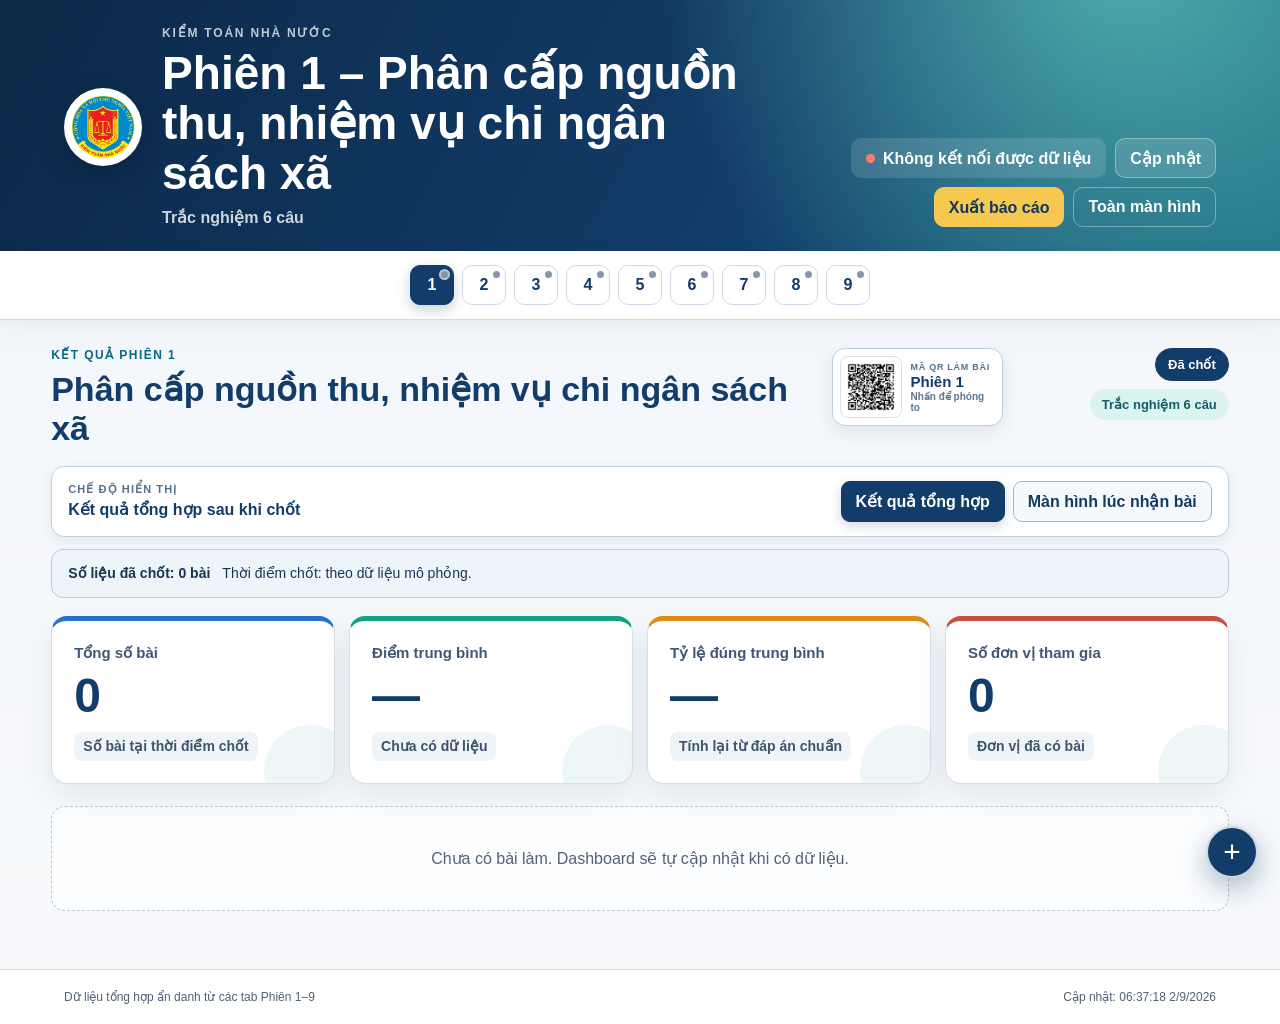
==== index.html @ a35d80be "Hide account details from quick controls" ====
<!doctype html>
<html lang="vi">
<head>
  <meta charset="UTF-8">
  <meta name="viewport" content="width=device-width, initial-scale=1.0">
  <meta name="theme-color" content="#123c69">
  <title>Dashboard kết quả 09 phiên tập huấn</title>
  <link rel="stylesheet" href="styles.css?v=20260903-2">
</head>
<body>
  <header class="hero">
    <div class="hero-brand">
      <img class="brand-logo" src="assets/logo-kiem-toan-nha-nuoc.jpg" alt="Logo Kiểm toán nhà nước">
      <div>
        <p class="eyebrow">KIỂM TOÁN NHÀ NƯỚC</p>
        <h1 id="session-title">Kết quả 09 phiên tập huấn</h1>
        <p id="session-subtitle" class="subtitle">Mỗi phiên được tổng hợp độc lập</p>
      </div>
    </div>
    <div class="hero-actions">
      <span id="data-status" class="status status-loading">Đang tải dữ liệu…</span>
      <button id="refresh-button" class="button" type="button">Cập nhật</button>
      <button id="export-button" class="button button-export" type="button">Xuất báo cáo</button>
      <a id="admin-button" class="button button-admin" target="_blank" rel="noopener" hidden>Quản trị phiên</a>
      <button id="fullscreen-button" class="button button-secondary" type="button">Toàn màn hình</button>
    </div>
  </header>

  <nav id="session-nav" class="session-nav" aria-label="Chọn phiên"></nav>

  <main id="dashboard" class="dashboard" aria-live="polite">
    <section class="loading-panel">
      <div class="spinner"></div>
      <p>Đang tổng hợp kết quả…</p>
    </section>
  </main>

  <dialog id="qr-dialog" class="qr-dialog" aria-labelledby="qr-dialog-title">
    <button id="qr-dialog-close" class="dialog-close" type="button" aria-label="Đóng mã QR">×</button>
    <p id="qr-dialog-kicker">MÃ QR LÀM BÀI</p>
    <h2 id="qr-dialog-title">Phiên 1</h2>
    <img id="qr-dialog-image" alt="Mã QR làm bài">
    <p class="qr-dialog-note">Quét mã để mở biểu mẫu của phiên này</p>
  </dialog>

  <aside id="session-control" class="session-control" hidden>
    <button id="control-fab" class="control-fab" type="button" aria-expanded="false" aria-controls="control-panel" aria-label="Mở điều khiển phiên">+</button>
    <section id="control-panel" class="control-panel" hidden>
      <div class="control-panel-head">
        <div><span>ĐIỀU KHIỂN NHANH</span><strong id="control-session-label">Phiên 1</strong></div>
        <button id="control-panel-close" type="button" aria-label="Đóng điều khiển">×</button>
      </div>
      <iframe id="control-frame" title="Chốt hoặc mở lại phiên" loading="lazy"></iframe>
    </section>
  </aside>

  <footer>
    <span>Dữ liệu tổng hợp ẩn danh từ các tab Phiên 1–9</span>
    <span id="updated-at"></span>
  </footer>

  <script src="config.js"></script>
  <script src="app.js?v=20260903-2"></script>
</body>
</html>
---- styles.css ----
:root {
  color-scheme: light;
  --navy: #123c69;
  --blue: #1f6f8b;
  --cyan: #4aa3a2;
  --gold: #edae2f;
  --red: #d95d39;
  --green: #238b67;
  --ink: #172033;
  --muted: #526176;
  --line: #cfdae6;
  --paper: #fff;
  --wash: #f4f7fb;
  --shadow: 0 12px 30px rgba(18, 60, 105, .09);
}

* { box-sizing: border-box; }

body {
  min-width: 320px;
  margin: 0;
  color: var(--ink);
  background: linear-gradient(180deg, #e9f3f7 0, var(--wash) 390px, #f8fafc 100%);
  font-family: Inter, "Segoe UI", Arial, sans-serif;
}

button, input { font: inherit; }

.hero {
  display: flex;
  align-items: flex-end;
  justify-content: space-between;
  gap: 26px;
  min-height: 164px;
  padding: 26px clamp(20px, 5vw, 72px) 24px;
  color: #fff;
  background:
    radial-gradient(circle at 88% -20%, rgba(96, 196, 190, .8), transparent 40%),
    linear-gradient(118deg, #0b2948, var(--navy) 58%, #17667e);
}

.hero-brand {
  display: flex;
  align-items: center;
  gap: 20px;
  min-width: 0;
}

.brand-logo {
  width: 78px;
  height: 78px;
  flex: 0 0 78px;
  padding: 5px;
  border: 2px solid rgba(255,255,255,.7);
  border-radius: 50%;
  object-fit: contain;
  background: #fff;
  box-shadow: 0 10px 28px rgba(0,0,0,.2);
}

.eyebrow {
  margin: 0 0 9px;
  font-size: 12px;
  font-weight: 800;
  letter-spacing: .15em;
  opacity: .74;
}

h1 {
  max-width: 920px;
  margin: 0;
  font-size: clamp(28px, 3.6vw, 47px);
  line-height: 1.08;
}

.subtitle { margin: 10px 0 0; color: rgba(255,255,255,.8); font-weight: 700; }
.hero-actions { display: flex; align-items: center; justify-content: flex-end; flex-wrap: wrap; gap: 9px; }

.button, .status {
  min-height: 40px;
  padding: 9px 14px;
  border: 1px solid rgba(255,255,255,.35);
  border-radius: 10px;
  color: #fff;
  background: rgba(255,255,255,.13);
  font-weight: 750;
}

.button { cursor: pointer; }
.button:hover { background: rgba(255,255,255,.23); }
.button-export { color: #10375f; border-color: #f5c85c; background: #f6c84f; text-decoration: none; }
.button-export:hover { background: #ffd66e; }
.button-admin { color: #fff; border-color: #ef8b6e; background: #c84f3c; text-decoration: none; }
.button-admin:hover { background: #e2634d; }
.button-secondary { background: transparent; }
.status { display: inline-flex; align-items: center; gap: 8px; border-color: transparent; }
.status::before { content: ""; width: 9px; height: 9px; border-radius: 50%; background: #fff; }
.status-live::before { background: #50d890; box-shadow: 0 0 0 4px rgba(80,216,144,.18); }
.status-demo::before { background: var(--gold); }
.status-error::before { background: #ff7b72; }

.session-nav {
  position: sticky;
  top: 0;
  z-index: 10;
  display: flex;
  justify-content: center;
  gap: 8px;
  padding: 14px clamp(16px, 4vw, 64px);
  overflow-x: auto;
  border-bottom: 1px solid var(--line);
  background: rgba(255,255,255,.96);
  box-shadow: 0 4px 16px rgba(18,60,105,.06);
  backdrop-filter: blur(12px);
}

.session-tab {
  width: 44px;
  min-width: 44px;
  height: 40px;
  border: 1px solid var(--line);
  border-radius: 10px;
  color: var(--navy);
  background: #fff;
  font-weight: 850;
  cursor: pointer;
}

.session-tab:hover { border-color: var(--cyan); background: #effafa; }
.session-tab.active { color: #fff; border-color: var(--navy); background: var(--navy); box-shadow: 0 5px 14px rgba(18,60,105,.22); }
.session-tab { position: relative; }
.tab-phase { position: absolute; top: 5px; right: 5px; width: 7px; height: 7px; border-radius: 50%; }
.tab-phase.live { background: #28a978; }
.tab-phase.closed { background: #8795a8; }
.session-tab.active .tab-phase { box-shadow: 0 0 0 2px rgba(255,255,255,.7); }

.dashboard { max-width: 1440px; min-height: 66vh; margin: 0 auto; padding: 28px clamp(16px, 4vw, 64px) 58px; }
.section-head { display: flex; align-items: flex-start; justify-content: space-between; gap: 18px; margin-bottom: 20px; }
.section-head h2 { margin: 0; color: var(--navy); font-size: clamp(23px, 3vw, 34px); }
.section-kicker, .panel-kicker { margin: 0 0 7px; color: #096887; font-size: 12px; font-weight: 900; letter-spacing: .12em; }
.section-tools { display: flex; align-items: flex-start; justify-content: flex-end; gap: 12px; }
.section-badges { display: flex; flex-wrap: wrap; justify-content: flex-end; gap: 8px; }
.session-qr { display: flex; align-items: center; gap: 9px; padding: 7px 10px 7px 7px; border: 1px solid #b9cfe2; border-radius: 13px; color: var(--navy); background: #fff; box-shadow: 0 6px 18px rgba(18,60,105,.09); cursor: zoom-in; text-align: left; }
.session-qr:hover { border-color: #2374c6; background: #f1f7fd; transform: translateY(-1px); }
.session-qr img { width: 62px; height: 62px; padding: 3px; border: 1px solid #d9e2eb; border-radius: 8px; background: #fff; image-rendering: crisp-edges; }
.session-qr span { display: grid; gap: 1px; }
.session-qr small { color: #55728d; font-size: 9px; font-weight: 900; letter-spacing: .08em; }
.session-qr strong { font-size: 15px; }
.session-qr em { color: #60768c; font-size: 10px; font-style: normal; font-weight: 700; }
.type-pill, .phase-pill { flex: 0 0 auto; padding: 8px 12px; border-radius: 999px; font-size: 13px; font-weight: 850; }
.type-pill { color: #155e63; background: #dcf4f1; }
.phase-live { color: #07543d; background: #d8f4e7; border: 1px solid #8ed2b5; }
.phase-closed { color: #fff; background: var(--navy); border: 1px solid var(--navy); }

.closed-view-switch { display: flex; align-items: center; justify-content: space-between; gap: 18px; margin: -2px 0 15px; padding: 14px 16px; border: 1px solid #bfd0e0; border-radius: 13px; background: #fff; box-shadow: 0 5px 16px rgba(18,60,105,.07); }
.view-switch-copy { display: grid; gap: 3px; color: var(--navy); }
.view-switch-copy span { color: #56708b; font-size: 11px; font-weight: 900; letter-spacing: .1em; }
.view-switch-copy strong { font-size: 16px; line-height: 1.35; }
.view-switch-buttons { display: flex; flex-wrap: wrap; justify-content: flex-end; gap: 8px; }
.view-switch-buttons button { padding: 10px 14px; border: 1px solid #9fb5c9; border-radius: 9px; color: #173b60; background: #f6f9fc; font-weight: 850; cursor: pointer; }
.view-switch-buttons button:hover { border-color: #2374c6; background: #edf5fc; }
.view-switch-buttons button.active { color: #fff; border-color: var(--navy); background: var(--navy); box-shadow: 0 4px 12px rgba(18,60,105,.2); }
.view-switch-buttons button.active.preview { border-color: #b87112; background: #c97b14; }

.phase-notice { display: flex; align-items: center; gap: 12px; margin: -3px 0 18px; padding: 13px 16px; border-radius: 12px; font-size: 14px; line-height: 1.45; }
.phase-notice strong { flex: 0 0 auto; }
.live-notice { color: #084f3b; border: 1px solid #9bd8bf; background: #e7f8f0; }
.closed-notice { color: #173452; border: 1px solid #b7cade; background: #edf4fa; }
.preview-notice { color: #563909; border: 1px solid #e5be73; background: #fff6df; }

.metrics { display: grid; gap: 14px; margin-bottom: 22px; }
.metrics-4 { grid-template-columns: repeat(4, minmax(0,1fr)); }
.metrics-3 { grid-template-columns: repeat(3, minmax(0,1fr)); }
.metrics-2 { grid-template-columns: repeat(2, minmax(0,1fr)); }

.metric, .panel, .response-card {
  border: 1px solid rgba(18,60,105,.16);
  border-radius: 16px;
  background: var(--paper);
  box-shadow: var(--shadow);
}

.metric { position: relative; min-height: 154px; padding: 22px; overflow: hidden; }
.metric:nth-child(1) { border-top: 5px solid #2374c6; }
.metric:nth-child(2) { border-top: 5px solid #16a085; }
.metric:nth-child(3) { border-top: 5px solid #e08a18; }
.metric:nth-child(4) { border-top: 5px solid #c84f3c; }
.metric::after { content: ""; position: absolute; right: -22px; bottom: -34px; width: 92px; height: 92px; border-radius: 50%; background: rgba(74,163,162,.09); }
.metric-label { display: block; color: #405775; font-size: 15px; font-weight: 800; line-height: 1.3; }
.metric-value { display: block; margin-top: 10px; color: var(--navy); font-size: clamp(36px, 3.8vw, 48px); line-height: 1; }
.metric-note {
  position: relative;
  z-index: 1;
  display: inline-flex;
  margin-top: 12px;
  padding: 5px 9px;
  border-radius: 8px;
  color: #3f536d;
  background: #eef4f8;
  font-size: 14px;
  font-weight: 650;
  line-height: 1.35;
}

.content-grid { display: grid; grid-template-columns: repeat(2, minmax(0,1fr)); gap: 18px; }
.panel { padding: 21px; }
.panel.full { grid-column: 1 / -1; }
.panel-primary { border-top: 4px solid var(--cyan); }
.panel:nth-child(2n) { border-top-color: #e08a18; }
.panel:nth-child(3n) { border-top-color: #2374c6; }
.panel-heading { display: flex; align-items: flex-start; justify-content: space-between; gap: 18px; margin-bottom: 18px; }
.panel-heading h3 { margin: 0; color: #0b3865; font-size: 21px; line-height: 1.3; }
.panel-heading > span { max-width: 440px; padding: 6px 10px; border-radius: 8px; color: #245b78; text-align: right; background: #e8f4f8; font-size: 13px; font-weight: 800; line-height: 1.45; }
.panel-heading-actions { align-items: center; }

.horizontal-chart { display: grid; gap: 14px; }
.horizontal-row { display: grid; grid-template-columns: 62px minmax(130px,1fr) 64px; align-items: center; gap: 12px; }
.axis-label { color: #0d3e6e; font-size: 14px; font-weight: 850; }
.axis-label.wide { width: auto; }
.position-chart .horizontal-row { grid-template-columns: minmax(190px,230px) minmax(160px,1fr) 64px; }
.horizontal-row > strong { color: #0a3967; text-align: right; font-size: 14px; font-weight: 850; }

.bar-track { height: 17px; overflow: hidden; border-radius: 999px; background: #dce6f0; }
.bar-fill { height: 100%; border-radius: inherit; background: linear-gradient(90deg, #146b8e, #35a9a6); transition: width .35s ease; }
.bar-fill.red { background: linear-gradient(90deg, #b9472b, var(--red)); }
.bar-fill.correct { background: linear-gradient(90deg, #16835b, #50b788); }

.column-chart { display: flex; align-items: flex-end; justify-content: space-around; gap: 8px; min-height: 270px; padding: 10px 4px 0; border-bottom: 2px solid #c5d3e1; }
.column-item { display: grid; grid-template-rows: 25px 190px 32px; align-items: end; justify-items: center; flex: 1; min-width: 42px; }
.column-value { color: #073966; font-size: 14px; font-weight: 900; }
.column-track { display: flex; align-items: flex-end; width: min(54px,75%); height: 185px; }
.column-fill { width: 100%; min-height: 0; border-radius: 8px 8px 0 0; background: linear-gradient(180deg, #ffc342, #e79508); transition: height .35s ease; }
.column-label { padding-top: 8px; color: #334b69; font-size: 13px; font-weight: 850; white-space: nowrap; }

.question-selector { display: flex; flex-wrap: wrap; gap: 7px; margin-bottom: 17px; }
.question-selector button { min-width: 68px; height: 40px; padding: 0 13px; border: 1px solid #c6d5e4; border-radius: 9px; color: #0c3b68; background: #fff; font-size: 14px; font-weight: 850; cursor: pointer; }
.question-selector button:hover { border-color: var(--cyan); background: #eef9f8; }
.question-selector button.active { color: #fff; border-color: var(--blue); background: var(--blue); }
.question-focus { padding: 16px 18px; border-left: 5px solid #279a9c; border-radius: 0 10px 10px 0; background: #edf6fa; }
.question-focus h3 { margin: 5px 0 0; color: #12243b; font-size: 18px; line-height: 1.55; }
.question-number { color: #086681; font-size: 12px; font-weight: 900; letter-spacing: .11em; }
.answer-bars { display: grid; gap: 11px; margin-top: 17px; }
.answer-row { padding: 15px 17px; border: 1px solid #cbd8e5; border-radius: 11px; background: #fff; }
.answer-row.answer-correct { border-color: #b8dfcf; background: #f0faf6; }
.answer-label { color: #18283d; font-size: 15px; font-weight: 600; line-height: 1.55; }
.answer-measure { display: grid; grid-template-columns: minmax(150px,1fr) 100px; align-items: center; gap: 12px; margin-top: 9px; }
.answer-measure strong { color: #073966; text-align: right; font-size: 14px; font-weight: 900; }
.correct-badge { display: inline-block; margin-left: 9px; padding: 4px 8px; border-radius: 999px; color: #07563d; background: #cceedd; font-size: 12px; font-weight: 850; white-space: nowrap; }

.live-question-list { display: grid; gap: 18px; }
.quiz-overview { display: grid; gap: 10px; }
.overview-legend { display: flex; flex-wrap: wrap; gap: 12px 18px; margin: -3px 0 15px; color: #3e5b77; font-size: 12px; font-weight: 800; }
.overview-legend span { display: inline-flex; align-items: center; gap: 6px; }
.overview-legend i { width: 11px; height: 11px; border-radius: 50%; }
.quiz-overview-item { overflow: hidden; border: 1px solid #bfd2e1; border-radius: 12px; background: #fff; }
.quiz-overview-item summary { display: grid; grid-template-columns: 70px minmax(0,1fr) 70px minmax(140px,220px) 22px; align-items: center; gap: 12px; padding: 14px 16px; color: #173654; cursor: pointer; list-style: none; }
.quiz-overview-item summary::-webkit-details-marker { display: none; }
.quiz-overview-item summary:hover { background: #f3faff; }
.overview-number { color: #fff; padding: 6px 8px; border-radius: 7px; text-align: center; background: #2374c6; font-size: 13px; font-weight: 900; }
.overview-title { min-width: 0; color: #173654; font-size: 15px; font-weight: 800; line-height: 1.45; overflow-wrap: anywhere; }
.overview-total { color: #174a7b; text-align: right; font-size: 14px; font-weight: 900; }
.overview-strip { display: flex; height: 18px; overflow: hidden; border-radius: 999px; background: #e7eef5; }
.overview-segment { display: block; min-width: 0; height: 100%; }
.segment-0 { background: #236bb5; }
.segment-1 { background: #159a9c; }
.segment-2 { background: #7666c5; }
.segment-3 { background: #d9952b; }
.overview-empty { flex: 1; }
.overview-chevron { color: #2374c6; font-size: 20px; font-weight: 900; text-align: center; }
.overview-detail { display: grid; gap: 8px; padding: 0 24px 18px 38px; border-top: 1px solid #e0e9f1; background: #f8fbfe; }
.expanded-question { display: grid; gap: 5px; padding: 14px 2px 8px; border-bottom: 2px solid #b9cfe3; color: #0f365e; }
.expanded-question span { color: #2374c6; font-size: 12px; font-weight: 900; letter-spacing: .08em; }
.expanded-question strong { font-size: 17px; line-height: 1.5; }
.overview-option { display: grid; grid-template-columns: 11px minmax(0,1fr) 155px; grid-template-rows: auto 6px; align-items: center; gap: 7px 10px; padding: 11px 14px; border-radius: 9px; color: #263f59; font-size: 15px; font-weight: 550; line-height: 1.45; }
.overview-option.option-0 { background: #eef6ff; }
.overview-option.option-1 { background: #edfafa; }
.overview-option.option-2 { background: #f3f1ff; }
.overview-option.option-3 { background: #fff8e9; }
.option-dot { width: 10px; height: 10px; border-radius: 50%; }
.overview-option-label { display: flex; align-items: center; gap: 10px; min-width: 0; }
.overview-option-label > span { min-width: 0; }
.option-letter { display: inline-flex; width: 28px; height: 28px; flex: 0 0 28px; align-items: center; justify-content: center; border-radius: 7px; color: #fff; background: #236bb5; font-size: 13px; }
.overview-option.option-1 .option-letter { background: #159a9c; }
.overview-option.option-2 .option-letter { background: #7666c5; }
.overview-option.option-3 .option-letter { background: #d9952b; }
.overview-option strong { color: #123f6b; text-align: right; font-size: 20px; line-height: 1.05; white-space: nowrap; }
.overview-option strong em { font-style: normal; font-size: 11px; font-weight: 800; }
.overview-option strong span { color: #123f6b; font-size: 19px; }
.overview-option-bar { grid-column: 2; height: 6px; overflow: hidden; border-radius: 999px; background: rgba(31,72,110,.14); }
.overview-option-bar i { display: block; height: 100%; border-radius: inherit; }

/* Màu theo loại phiên: phân nhóm thông tin, không biểu thị đúng/sai khi đang mở. */
.dashboard[data-kind="ordering"] .panel-primary { border-top-color: #7666c5; }
.dashboard[data-kind="ordering"] .sample-card { border-left: 4px solid #7666c5; background: #f5f2ff; }
.dashboard[data-kind="ordering"] .sample-card-heading > span { color: #4f3c9b; }
.dashboard[data-kind="open"] .panel-primary { border-top-color: #159a9c; }
.dashboard[data-kind="open"] .response-card { border-left: 4px solid #159a9c; }
.dashboard[data-kind="open"] .response-card summary { color: #075f63; background: #eafafa; font-weight: 850; }
.dashboard[data-kind="true_false"] .panel-primary { border-top-color: #d9952b; }
.dashboard[data-kind="true_false"] .tf-card:nth-child(odd) > span { background: #236bb5; }
.dashboard[data-kind="true_false"] .tf-card:nth-child(even) > span { background: #159a9c; }
.dashboard[data-kind="true_false"] .tf-card > div strong { font-size: 23px; }
.dashboard[data-kind="true_false"] .tf-card > div small { font-weight: 850; }
.live-question-card { padding: 18px; border: 1px solid #9cc9d9; border-left: 5px solid #2374c6; border-radius: 14px; background: #f5fbff; }
.live-question-title { display: grid; grid-template-columns: 74px 1fr; align-items: start; gap: 12px; margin-bottom: 14px; }
.live-question-title > span { padding: 7px 10px; border-radius: 8px; color: #fff; text-align: center; background: var(--navy); font-size: 14px; font-weight: 900; }
.live-question-title h3 { margin: 2px 0 0; color: #102d4d; font-size: 18px; line-height: 1.45; }
.live-option-grid { display: grid; grid-template-columns: repeat(4,minmax(0,1fr)); gap: 10px; }
.live-option { display: flex; flex-direction: column; min-height: 150px; padding: 13px; border: 1px solid #c4d7e6; border-top: 3px solid #4aa3a2; border-radius: 11px; background: #fff; }
.live-option p { flex: 1; margin: 0 0 12px; color: #1c3048; font-size: 14px; font-weight: 650; line-height: 1.45; }
.live-option-result { display: flex; align-items: baseline; justify-content: space-between; gap: 8px; margin-bottom: 7px; color: #123c69; }
.live-option-result strong { font-size: 24px; }
.live-option-result span { font-size: 14px; font-weight: 850; }

.prompt-card { overflow: hidden; border: 1px solid #bad1e5; border-top: 5px solid #2878c8; background: linear-gradient(145deg,#fff 0%,#eef6fd 100%); }
.prompt-card[open] { box-shadow: 0 12px 30px rgba(14,57,95,.1); }
.prompt-card summary { display: grid; grid-template-columns: auto minmax(0,1fr) auto; align-items: center; gap: 16px; min-height: 76px; padding: 16px 20px; cursor: pointer; list-style: none; transition: background .18s ease; }
.prompt-card summary:hover { background: rgba(226,240,252,.68); }
.prompt-card summary::-webkit-details-marker { display: none; }
.prompt-label { padding: 8px 11px; border-radius: 8px; color: #fff; background: linear-gradient(135deg,#1768ad,#3188cc); font-size: 12px; font-weight: 900; letter-spacing: .08em; white-space: nowrap; box-shadow: 0 4px 10px rgba(23,104,173,.2); }
.prompt-card summary > strong { color: #0b345d; font-size: 20px; font-weight: 850; line-height: 1.45; }
.prompt-toggle { display: inline-flex; align-items: center; gap: 8px; padding: 10px 13px; border: 1px solid #9abbd7; border-radius: 9px; color: #0a527f; background: #fff; font-size: 13px; font-weight: 850; white-space: nowrap; box-shadow: 0 3px 8px rgba(14,67,104,.08); }
.prompt-toggle i::before { content: "⌃"; display: inline-block; font-style: normal; font-size: 17px; line-height: 1; }
.prompt-card:not([open]) .prompt-toggle i::before { content: "⌄"; }
.toggle-closed { display: none; }
.prompt-card:not([open]) .toggle-open { display: none; }
.prompt-card:not([open]) .toggle-closed { display: inline; }
.prompt-body { padding: 18px 24px 24px; border-top: 1px solid #cbddeb; color: #183653; background: rgba(255,255,255,.54); font-size: 15px; font-weight: 610; line-height: 1.68; }
.prompt-body > p { margin: 14px 0 0; }
.prompt-list { display: grid; grid-template-columns: repeat(2,minmax(0,1fr)); gap: 10px 16px; margin: 0; padding: 0; list-style: none; counter-reset: prompt-item; }
.prompt-list li { position: relative; min-height: 52px; padding: 13px 15px 13px 52px; border: 1px solid #cbddea; border-radius: 11px; background: #fff; counter-increment: prompt-item; box-shadow: 0 3px 9px rgba(19,64,98,.04); }
.prompt-list li::before { content: counter(prompt-item); position: absolute; top: 11px; left: 12px; display: grid; place-items: center; width: 27px; height: 27px; border-radius: 7px; color: #fff; background: #2374c6; font-size: 13px; font-weight: 900; }
.prompt-question { display: grid; grid-template-columns: auto 1fr; align-items: start; gap: 12px; margin-top: 16px; padding: 15px 17px; border-left: 5px solid #e39b22; border-radius: 10px; color: #3b2b08; background: #fff5dd; }
.prompt-question span { color: #9a5f00; font-size: 12px; font-weight: 900; letter-spacing: .06em; text-transform: uppercase; }
.prompt-question strong { font-size: 17px; line-height: 1.55; }
.prompt-instruction { padding: 11px 14px; border-radius: 9px; color: #304961; background: #e8f1f8; }

.sample-stream { display: grid; grid-template-columns: 1fr; gap: 13px; }
.sample-card { display: grid; grid-template-columns: 100px minmax(0,1fr); align-items: center; gap: 18px; padding: 14px 18px; border: 1px solid #c9c4ea; border-left: 6px solid #7666c5; border-radius: 13px; background: linear-gradient(90deg,#f5f2ff,#fbfaff); box-shadow: 0 5px 14px rgba(73,56,147,.07); }
.sample-card-heading { display: grid; gap: 3px; padding-right: 16px; border-right: 1px solid #d5d0ee; }
.sample-card-heading span { color: #4f3c9b; font-size: 16px; font-weight: 900; }
.sample-card-heading small { color: #6e6889; font-size: 12px; font-weight: 750; }
.sample-number-flow { display: flex; align-items: center; flex-wrap: nowrap; gap: 5px; padding: 3px 2px 5px; overflow-x: auto; scrollbar-width: thin; }
.sample-number { display: inline-flex; align-items: center; flex: 0 0 auto; gap: 5px; }
.sample-number b { display: grid; place-items: center; min-width: 42px; height: 42px; padding: 0 8px; border-radius: 10px; color: #fff; background: linear-gradient(145deg,#5f4ab4,#806dd0); font-size: 19px; font-weight: 900; box-shadow: 0 4px 9px rgba(79,60,155,.2); }
.sample-number i { color: #978dcc; font-style: normal; font-size: 17px; font-weight: 900; }

.tf-grid { display: grid; grid-template-columns: repeat(7,minmax(130px,1fr)); gap: 10px; overflow-x: auto; padding-bottom: 4px; }
.tf-card { min-width: 130px; overflow: hidden; padding: 0; border: 2px solid #c8d6e4; border-radius: 12px; color: #123c69; text-align: left; background: #fff; cursor: pointer; }
.tf-card.active { border-color: var(--navy); box-shadow: 0 0 0 3px rgba(18,60,105,.12); }
.tf-card > span { display: block; padding: 9px 11px; color: #fff; background: var(--navy); font-size: 14px; font-weight: 900; }
.tf-card > .tf-card-heading { display: flex; align-items: center; justify-content: space-between; gap: 7px; }
.tf-card-heading b { font: inherit; }
.tf-card-heading em { padding: 5px 7px; border-radius: 7px; color: #fff; background: #168449; font-size: 10px; font-style: normal; font-weight: 900; white-space: nowrap; box-shadow: 0 2px 6px rgba(10,94,48,.24); }
.tf-card > div { display: flex; align-items: baseline; justify-content: space-between; gap: 7px; padding: 11px; border-top: 1px solid #d8e1ea; }
.tf-card > div strong { font-size: 21px; }
.tf-card > div small { color: #405671; font-size: 12px; font-weight: 800; text-align: right; }
.tf-card > div.correct-choice { color: #075f2d; background: linear-gradient(90deg,#c9f0d7,#e5f8ec); box-shadow: inset 7px 0 #13944b; }
.tf-card > div.correct-choice strong { color: #087339; font-size: 24px; }
.tf-card > div.correct-choice small { color: #075f2d; font-size: 13px; font-weight: 900; }

.reference-panel { border-top: 4px solid var(--gold); }
.reference-inline { margin-top: 15px; padding: 15px 17px; border: 1px solid #f0d99d; border-radius: 11px; color: #4f3a0a; background: #fff7df; font-size: 14px; font-weight: 550; line-height: 1.6; }
.reference-list { display: grid; gap: 12px; margin: 0; padding-left: 28px; }
.reference-list li { padding: 0 4px; color: #26384f; font-size: 15px; font-weight: 550; line-height: 1.65; }
.reference-list li::marker { color: var(--gold); font-weight: 900; }

.sequence-flow {
  display: grid;
  grid-template-columns: repeat(13,minmax(92px,1fr));
  gap: 14px;
  padding: 4px 2px 12px;
  overflow-x: auto;
}
.sequence-step { position: relative; min-width: 92px; padding: 11px 9px; border: 1px solid #b9d2e4; border-radius: 11px; text-align: center; background: linear-gradient(180deg,#f4fbff,#e6f2f8); }
.sequence-step:not(:last-child)::after { content: "→"; position: absolute; top: 50%; right: -13px; z-index: 2; color: #0d5880; font-size: 15px; font-weight: 900; transform: translate(50%,-50%); }
.sequence-step span { display: block; color: #557087; font-size: 11px; font-weight: 800; text-transform: uppercase; letter-spacing: .05em; }
.sequence-step strong { display: block; margin-top: 4px; color: #073d70; font-size: 15px; font-weight: 900; white-space: nowrap; }

.table-wrap { overflow-x: auto; }
table { width: 100%; border-collapse: collapse; }
th, td { padding: 13px 15px; border-bottom: 1px solid var(--line); text-align: left; color: #26384f; font-size: 14px; vertical-align: top; }
th { color: #0a3c6b; background: #eaf2f8; font-size: 12px; text-transform: uppercase; letter-spacing: .04em; }
.sequence-cell { color: #0a3c6b; font-weight: 700; line-height: 1.6; }

.legend { display: flex; flex-wrap: wrap; gap: 17px; margin-bottom: 17px; color: #3d526c; font-size: 14px; font-weight: 750; }
.legend span { display: inline-flex; align-items: center; gap: 7px; }
.legend i { width: 13px; height: 13px; border-radius: 3px; }
.legend-true, .stack-true { background: #3579c7; }
.legend-false, .stack-false { background: #e37350; }
.legend-empty, .stack-empty { background: #dfe6ee; }
.stacked-chart { display: grid; gap: 15px; }
.stacked-row { display: grid; grid-template-columns: 64px minmax(180px,1fr) 124px; align-items: center; gap: 12px; }
.stacked-row > strong { color: #3f536d; font-size: 13px; }
.stacked-track { display: flex; height: 24px; overflow: hidden; border-radius: 7px; background: #e8eef4; }
.stacked-track span { display: block; height: 100%; }
.choice-summary { display: flex; flex-wrap: wrap; gap: 10px; margin: 14px 0; }
.choice-summary span { padding: 10px 13px; border: 1px solid #d0dfeb; border-radius: 9px; color: #0a3c6b; background: #edf4fa; font-size: 14px; font-weight: 650; }

.unit-section { margin-top: 18px; }
.unit-list {
  display: grid;
  grid-template-columns: repeat(2,minmax(0,1fr));
  gap: 10px 22px;
  max-height: 460px;
  padding-right: 8px;
  overflow-y: auto;
}
.unit-list-compact { grid-template-columns: 1fr; max-height: none; }
.unit-list-compact .unit-row { grid-template-columns: minmax(190px,280px) minmax(160px,1fr) 44px; }
.unit-row { display: grid; grid-template-columns: minmax(155px,1.5fr) minmax(90px,1fr) 40px; align-items: center; gap: 11px; min-height: 38px; }
.unit-name { overflow-wrap: anywhere; color: #18324e; font-size: 14px; font-weight: 700; line-height: 1.35; }
.unit-row strong { color: #073966; text-align: right; font-size: 14px; font-weight: 900; }
.unit-fill { background: linear-gradient(90deg, #2374c6, #16a085); }

.search-box { width: min(380px,100%); }
.search-box input { width: 100%; padding: 11px 13px; border: 1px solid #cbd6e2; border-radius: 10px; color: var(--ink); background: #fff; outline: none; }
.search-box input:focus { border-color: var(--cyan); box-shadow: 0 0 0 3px rgba(74,163,162,.14); }
.privacy-note { margin: -5px 0 15px; padding: 11px 13px; border-radius: 9px; color: #40536c; background: #edf3f7; font-size: 13px; font-weight: 600; }
.response-list { display: grid; grid-template-columns: repeat(2,minmax(0,1fr)); gap: 12px; }
.response-card { padding: 0; box-shadow: none; overflow: hidden; }
.response-card summary { padding: 14px 16px; color: #0a3c6b; background: #edf4f8; font-size: 14px; font-weight: 850; cursor: pointer; }
.response-card p { margin: 0; padding: 15px 16px; color: #26384f; font-size: 15px; font-weight: 500; line-height: 1.65; white-space: pre-wrap; overflow-wrap: anywhere; }
.explanation-groups { display: grid; grid-template-columns: repeat(2,minmax(0,1fr)); align-items: start; gap: 18px; margin-top: 16px; }
.explanation-group { overflow: hidden; border: 1px solid #c7d7e6; border-radius: 13px; background: #f8fafc; }
.explanation-group > header { display: flex; align-items: center; justify-content: space-between; gap: 12px; padding: 14px 16px; color: #fff; }
.explanation-group > header span { font-size: 16px; font-weight: 900; }
.explanation-group > header strong { padding: 5px 9px; border-radius: 999px; color: inherit; background: rgba(255,255,255,.18); font-size: 12px; white-space: nowrap; }
.explanation-true > header { background: linear-gradient(135deg,#1768ad,#3789ca); }
.explanation-false > header { background: linear-gradient(135deg,#6953b4,#8b73d1); }
.explanation-other > header { background: #68788b; }
.explanation-list { display: grid; gap: 10px; padding: 12px; }
.explanation-list .response-card { border: 1px solid #d4e0ea; border-left: 4px solid #4c8bc2; border-radius: 10px; background: #fff; }
.explanation-false .response-card { border-left-color: #8068c9; }
.explanation-list .response-card summary { display: flex; align-items: center; justify-content: space-between; gap: 12px; padding: 11px 13px; background: #edf5fb; }
.explanation-false .response-card summary { color: #4f3d91; background: #f2effc; }
.explanation-list .response-card summary b { color: #344b63; font-size: 12px; font-weight: 850; white-space: nowrap; }
.explanation-list .response-card p { padding: 14px; color: #173550; font-size: 15px; font-weight: 600; }
.open-response-list { grid-template-columns: repeat(auto-fit,minmax(min(430px,100%),1fr)); gap: 15px; }
.open-response-card { overflow: hidden; border: 1px solid #bcdadb; border-left: 5px solid #159a9c; border-radius: 12px; background: #fff; box-shadow: 0 6px 16px rgba(15,62,83,.06); }
.open-response-card header { padding: 10px 15px; border-bottom: 1px solid #cfe7e7; color: #075f63; background: #e8f8f7; font-size: 13px; font-weight: 900; letter-spacing: .025em; }
.open-response-card p { margin: 0; padding: 17px 18px 19px; color: #15334f; font-size: 17px; font-weight: 650; line-height: 1.7; white-space: pre-wrap; overflow-wrap: anywhere; }

.empty { padding: 42px 22px; border: 1px dashed #b9c7d6; border-radius: 14px; color: var(--muted); text-align: center; background: rgba(255,255,255,.62); }
.inline-empty { grid-column: 1 / -1; padding: 22px 16px; border-radius: 10px; color: var(--muted); text-align: center; background: #f5f7fa; }
.loading-panel { display: grid; place-items: center; min-height: 44vh; color: var(--muted); }
.spinner { width: 36px; height: 36px; border: 4px solid #d9e4ed; border-top-color: var(--blue); border-radius: 50%; animation: spin .75s linear infinite; }
.sr-only { position: absolute; width: 1px; height: 1px; padding: 0; margin: -1px; overflow: hidden; clip: rect(0,0,0,0); white-space: nowrap; border: 0; }
@keyframes spin { to { transform: rotate(360deg); } }

footer { display: flex; justify-content: space-between; gap: 16px; padding: 20px clamp(20px,5vw,72px); border-top: 1px solid var(--line); color: var(--muted); background: #fff; font-size: 12px; }

.qr-dialog { width: min(560px, calc(100% - 28px)); padding: 26px 28px 24px; border: 0; border-radius: 22px; color: var(--navy); background: #fff; box-shadow: 0 28px 80px rgba(7,31,55,.34); text-align: center; }
.qr-dialog::backdrop { background: rgba(8,27,47,.72); backdrop-filter: blur(5px); }
.qr-dialog .dialog-close { position: absolute; top: 12px; right: 14px; width: 38px; height: 38px; border: 0; border-radius: 50%; color: #173b60; background: #edf3f8; font-size: 27px; line-height: 1; cursor: pointer; }
.qr-dialog > p:first-of-type { margin: 0 44px 6px; color: #09718b; font-size: 12px; font-weight: 900; letter-spacing: .13em; }
.qr-dialog h2 { margin: 0 auto 18px; font-size: clamp(20px,4vw,29px); line-height: 1.25; }
.qr-dialog img { display: block; width: min(380px, 82vw); height: min(380px, 82vw); margin: 0 auto; padding: 12px; border: 2px solid #d2dfeb; border-radius: 17px; background: #fff; image-rendering: crisp-edges; }
.qr-dialog .qr-dialog-note { margin: 15px 0 0; color: #4f657a; font-weight: 750; }

.session-control { position: fixed; right: 22px; bottom: 22px; z-index: 40; }
.control-fab { position: relative; z-index: 2; display: grid; place-items: center; width: 52px; height: 52px; margin-left: auto; border: 2px solid rgba(255,255,255,.8); border-radius: 50%; color: #fff; background: #123c69; box-shadow: 0 10px 28px rgba(18,60,105,.34); font-size: 30px; line-height: 1; cursor: pointer; transition: transform .2s ease, background .2s ease; }
.control-fab:hover { background: #1f6f8b; transform: scale(1.06); }
.control-fab[aria-expanded="true"] { background: #c84f3c; transform: rotate(90deg); }
.control-panel { position: absolute; right: 0; bottom: 64px; width: min(390px, calc(100vw - 28px)); overflow: hidden; border: 1px solid #b8cadb; border-radius: 17px; background: #fff; box-shadow: 0 22px 60px rgba(12,37,62,.26); }
.control-panel-head { display: flex; align-items: center; justify-content: space-between; gap: 12px; padding: 14px 15px; color: #fff; background: linear-gradient(120deg,#0d3156,#1d7186); }
.control-panel-head div { display: grid; gap: 2px; }
.control-panel-head span { font-size: 9px; font-weight: 900; letter-spacing: .12em; opacity: .78; }
.control-panel-head strong { font-size: 18px; }
.control-panel-head button { width: 32px; height: 32px; border: 1px solid rgba(255,255,255,.45); border-radius: 50%; color: #fff; background: rgba(255,255,255,.12); font-size: 22px; cursor: pointer; }
.control-panel iframe { display: block; width: 100%; height: 215px; border: 0; background: #f3f6f9; }
[hidden] { display: none !important; }

@media (max-width: 980px) {
  .hero { align-items: flex-start; flex-direction: column; }
  .hero-actions { justify-content: flex-start; }
  .metrics-4 { grid-template-columns: repeat(2,minmax(0,1fr)); }
  .live-option-grid { grid-template-columns: repeat(2,minmax(0,1fr)); }
}

@media (max-width: 760px) {
  .content-grid, .response-list, .unit-list, .sample-stream { grid-template-columns: 1fr; }
  .metrics-3, .metrics-2 { grid-template-columns: 1fr; }
  .closed-view-switch { align-items: flex-start; flex-direction: column; }
  .view-switch-buttons { width: 100%; justify-content: flex-start; }
  .panel-heading, .panel-heading-actions { flex-direction: column; }
  .panel-heading > span { max-width: none; text-align: left; }
  .search-box { width: 100%; }
  .prompt-list { grid-template-columns: 1fr; }
  .prompt-card summary { grid-template-columns: auto 1fr; }
  .prompt-toggle { grid-column: 1 / -1; justify-self: stretch; justify-content: center; }
  .sample-card { grid-template-columns: 1fr; gap: 10px; }
  .sample-card-heading { display: flex; justify-content: space-between; padding: 0 0 8px; border-right: 0; border-bottom: 1px solid #d5d0ee; }
  .explanation-groups { grid-template-columns: 1fr; }
  .section-tools { width: 100%; justify-content: space-between; }
}

@media (max-width: 560px) {
  .hero-brand { align-items: flex-start; gap: 13px; }
  .brand-logo { width: 62px; height: 62px; flex-basis: 62px; }
  .metrics-4 { grid-template-columns: 1fr; }
  .section-head { flex-direction: column; }
  .session-qr span { display: none; }
  .session-qr img { width: 54px; height: 54px; }
  .section-badges { justify-content: flex-start; }
  .phase-notice { align-items: flex-start; flex-direction: column; gap: 4px; }
  .live-option-grid { grid-template-columns: 1fr; }
  .quiz-overview-item summary { grid-template-columns: 60px minmax(0,1fr) 20px; gap: 9px; }
  .overview-total, .overview-strip { grid-column: 2; }
  .overview-total { grid-row: 2; text-align: left; }
  .overview-strip { grid-row: 3; }
  .overview-chevron { grid-column: 3; grid-row: 1; }
  .overview-detail { padding-left: 16px; }
  .live-question-title { grid-template-columns: 1fr; }
  .position-chart .horizontal-row, .horizontal-row { grid-template-columns: 64px minmax(110px,1fr) 54px; }
  .position-chart .horizontal-row { grid-template-columns: 1fr 52px; }
  .position-chart .bar-track { grid-column: 1 / -1; grid-row: 2; }
  .answer-measure { grid-template-columns: 1fr; }
  .answer-measure strong { text-align: left; }
  .stacked-row { grid-template-columns: 64px minmax(140px,1fr); }
  .stacked-row > strong { grid-column: 2; }
  footer { flex-direction: column; }
}

@media print {
  .hero-actions, .session-nav, .search-box, .session-control, .session-qr { display: none; }
  body { background: #fff; }
  .hero { min-height: auto; padding: 20px 24px; }
  .dashboard { padding: 20px 0; }
  .metric, .panel, .response-card { box-shadow: none; break-inside: avoid; }
}
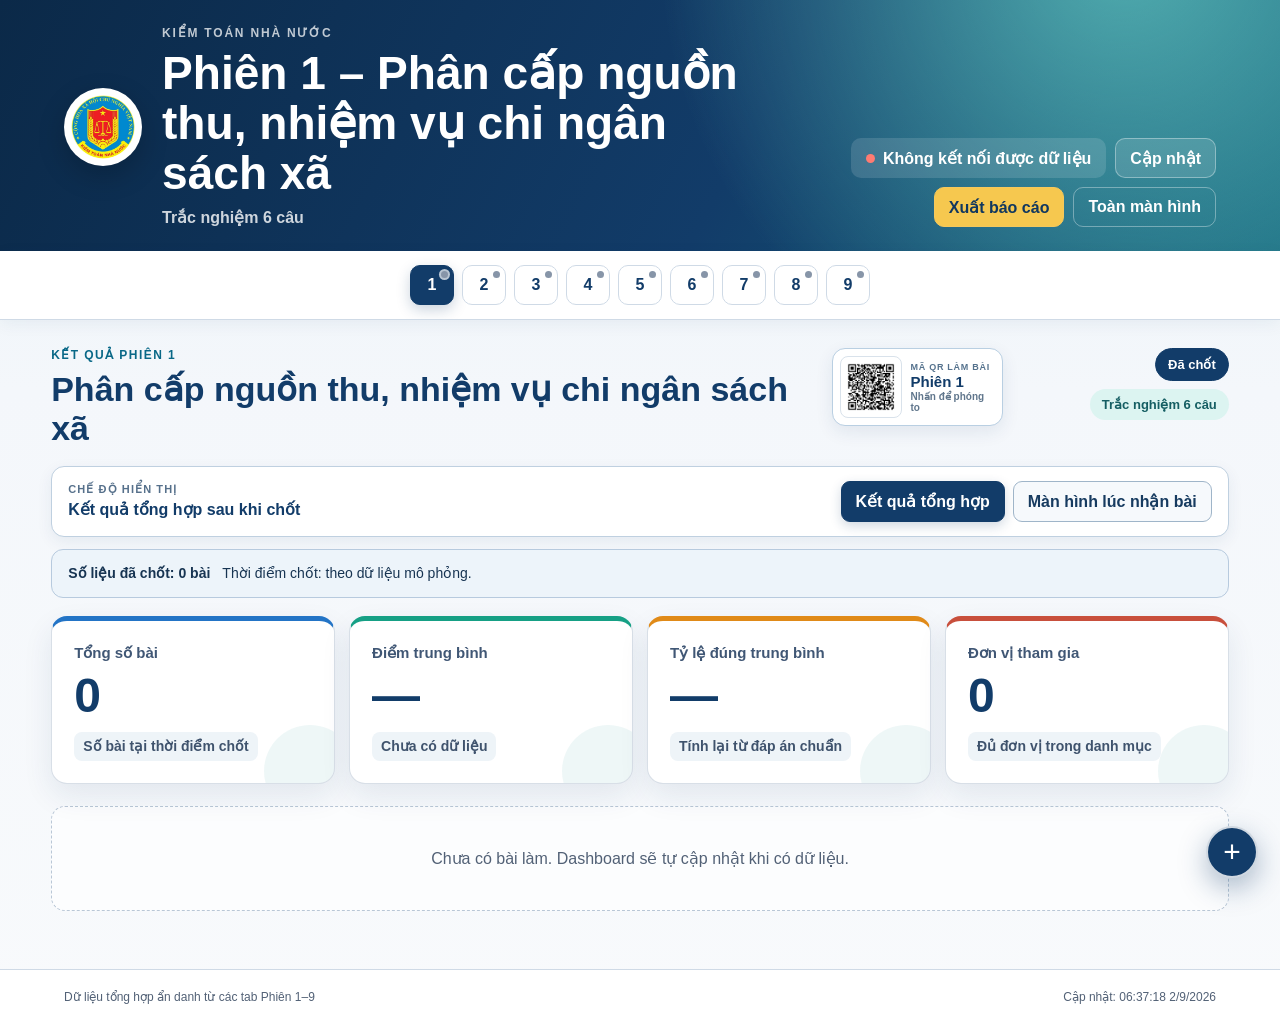
==== commit f1de3761: "Implement plans 1-3 for forms timers and unit coverage" ====
--- a/index.html
+++ b/index.html
@@ -5,7 +5,7 @@
   <meta name="viewport" content="width=device-width, initial-scale=1.0">
   <meta name="theme-color" content="#123c69">
   <title>Dashboard kết quả 09 phiên tập huấn</title>
-  <link rel="stylesheet" href="styles.css?v=20260903-2">
+  <link rel="stylesheet" href="styles.css?v=20260903-4">
 </head>
 <body>
   <header class="hero">
@@ -51,6 +51,7 @@
         <button id="control-panel-close" type="button" aria-label="Đóng điều khiển">×</button>
       </div>
       <iframe id="control-frame" title="Chốt hoặc mở lại phiên" loading="lazy"></iframe>
+      <div id="demo-control" class="demo-control" hidden></div>
     </section>
   </aside>
 
@@ -60,6 +61,6 @@
   </footer>
 
   <script src="config.js"></script>
-  <script src="app.js?v=20260903-2"></script>
+  <script src="app.js?v=20260903-4"></script>
 </body>
 </html>
--- a/styles.css
+++ b/styles.css
@@ -167,6 +167,8 @@
 .live-notice { color: #084f3b; border: 1px solid #9bd8bf; background: #e7f8f0; }
 .closed-notice { color: #173452; border: 1px solid #b7cade; background: #edf4fa; }
 .preview-notice { color: #563909; border: 1px solid #e5be73; background: #fff6df; }
+.timer-notice { justify-content: space-between; color: #6d3c00; border: 1px solid #e7b65b; background: #fff4d8; }
+.public-countdown { color: #8d3d00; font-size: 22px; font-weight: 950; font-variant-numeric: tabular-nums; }
 
 .metrics { display: grid; gap: 14px; margin-bottom: 22px; }
 .metrics-4 { grid-template-columns: repeat(4, minmax(0,1fr)); }
@@ -398,6 +400,16 @@
 .choice-summary span { padding: 10px 13px; border: 1px solid #d0dfeb; border-radius: 9px; color: #0a3c6b; background: #edf4fa; font-size: 14px; font-weight: 650; }
 
 .unit-section { margin-top: 18px; }
+.unit-participation-section { margin-top: 18px; }
+.unit-participation-card { display: flex; align-items: center; justify-content: space-between; gap: 24px; padding: 20px 22px; }
+.unit-participation-copy h3 { margin: 4px 0; color: var(--navy); font-size: 24px; }
+.unit-participation-copy > span { display: block; color: #435a72; font-weight: 750; }
+.unit-participation-copy > small { display: block; margin-top: 8px; color: #9a4c0b; font-weight: 750; }
+.missing-units { width: min(430px, 100%); border: 1px solid #c5d5e3; border-radius: 11px; background: #f7fafc; }
+.missing-units summary { padding: 12px 14px; color: #0a4b82; font-weight: 850; cursor: pointer; }
+.missing-units ol { max-height: 250px; margin: 0; padding: 4px 18px 14px 42px; overflow-y: auto; color: #263d55; columns: 2; column-gap: 28px; }
+.missing-units li { margin: 7px 0; break-inside: avoid; }
+.all-units-badge { flex: 0 0 auto; padding: 9px 13px; border-radius: 999px; color: #07543d; background: #d8f4e7; font-weight: 900; }
 .unit-list {
   display: grid;
   grid-template-columns: repeat(2,minmax(0,1fr));
@@ -469,6 +481,18 @@
 .control-panel-head strong { font-size: 18px; }
 .control-panel-head button { width: 32px; height: 32px; border: 1px solid rgba(255,255,255,.45); border-radius: 50%; color: #fff; background: rgba(255,255,255,.12); font-size: 22px; cursor: pointer; }
 .control-panel iframe { display: block; width: 100%; height: 215px; border: 0; background: #f3f6f9; }
+.demo-control { padding: 13px; background: #f3f6f9; }
+.demo-control-card { display: grid; gap: 10px; padding: 14px; border: 1px solid #c7d5e2; border-radius: 13px; background: #fff; }
+.demo-control-status { display: grid; gap: 5px; }
+.demo-control-status span { color: #8a5200; font-size: 10px; font-weight: 900; letter-spacing: .05em; }
+.demo-control-status b { color: var(--navy); font-size: 17px; }
+.demo-control-count { display: flex; align-items: baseline; gap: 7px; color: var(--navy); }
+.demo-control-count strong { font-size: 32px; line-height: 1; }
+.demo-control-card label { display: grid; gap: 5px; color: #405775; font-size: 12px; font-weight: 800; }
+.demo-control-card input { width: 100%; padding: 9px 10px; border: 1px solid #9fb4c8; border-radius: 8px; font: inherit; }
+.demo-control-card button { padding: 10px 12px; border: 1px solid var(--navy); border-radius: 8px; color: var(--navy); background: #fff; font: inherit; font-weight: 850; cursor: pointer; }
+.demo-control-card .demo-close-now { color: #fff; background: var(--navy); }
+.demo-countdown { color: #9a4c0b; font-size: 20px; font-variant-numeric: tabular-nums; }
 [hidden] { display: none !important; }
 
 @media (max-width: 980px) {
@@ -481,6 +505,9 @@
 @media (max-width: 760px) {
   .content-grid, .response-list, .unit-list, .sample-stream { grid-template-columns: 1fr; }
   .metrics-3, .metrics-2 { grid-template-columns: 1fr; }
+  .timer-notice, .unit-participation-card { align-items: flex-start; flex-direction: column; }
+  .missing-units { width: 100%; }
+  .missing-units ol { columns: 1; }
   .closed-view-switch { align-items: flex-start; flex-direction: column; }
   .view-switch-buttons { width: 100%; justify-content: flex-start; }
   .panel-heading, .panel-heading-actions { flex-direction: column; }
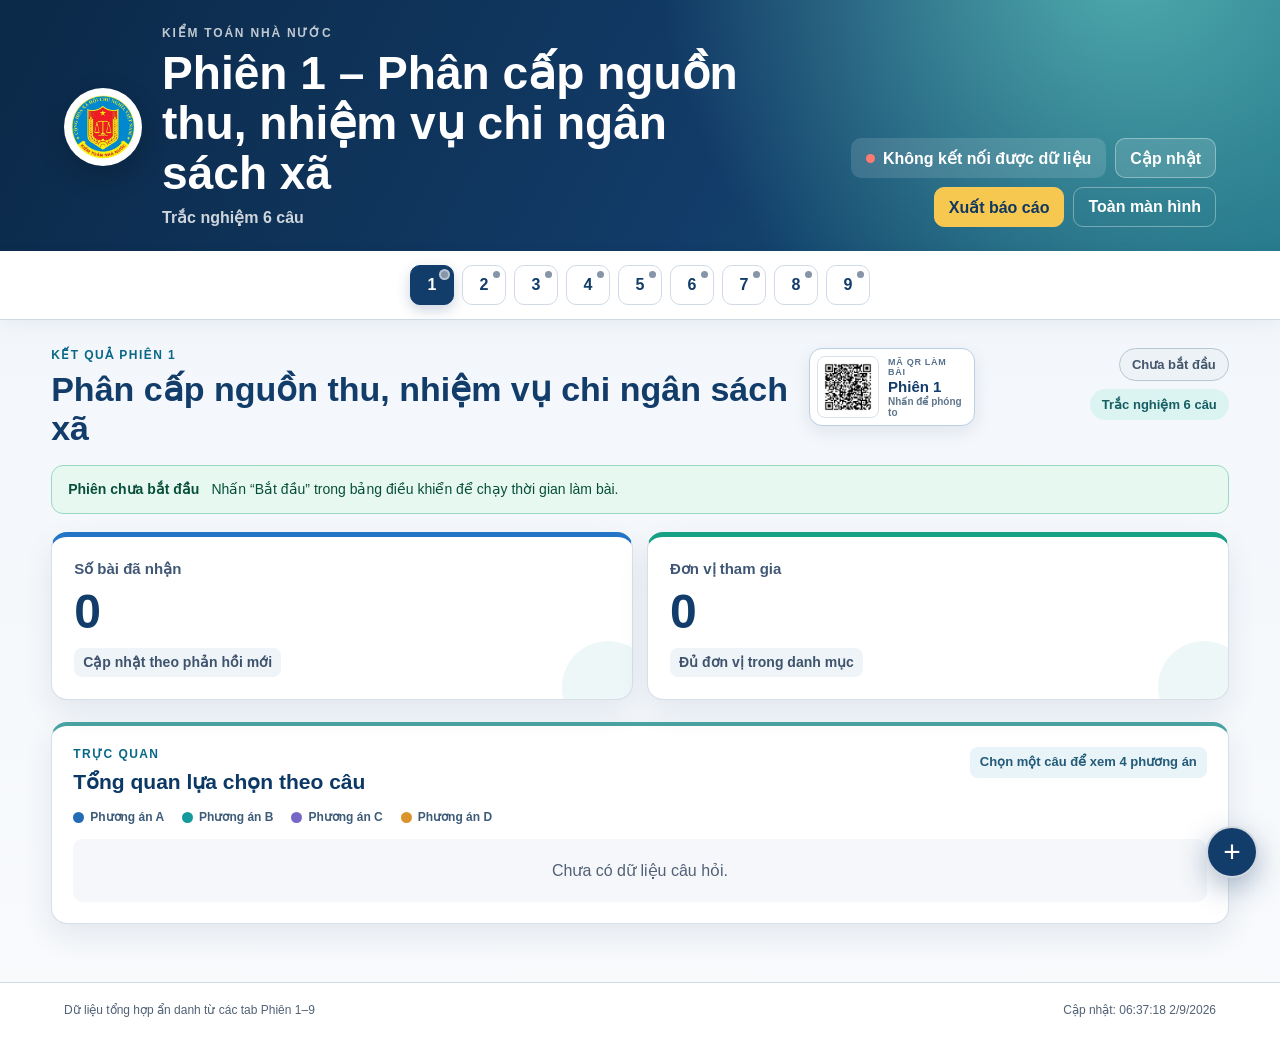
==== commit 38b94d93: "Fix session start feedback and phase labels" ====
--- a/index.html
+++ b/index.html
@@ -5,7 +5,7 @@
   <meta name="viewport" content="width=device-width, initial-scale=1.0">
   <meta name="theme-color" content="#123c69">
   <title>Dashboard kết quả 09 phiên tập huấn</title>
-  <link rel="stylesheet" href="styles.css?v=20260903-4">
+  <link rel="stylesheet" href="styles.css?v=20260903-5">
 </head>
 <body>
   <header class="hero">
@@ -61,6 +61,6 @@
   </footer>
 
   <script src="config.js"></script>
-  <script src="app.js?v=20260903-4"></script>
+  <script src="app.js?v=20260903-5"></script>
 </body>
 </html>
--- a/styles.css
+++ b/styles.css
@@ -131,6 +131,8 @@
 .session-tab { position: relative; }
 .tab-phase { position: absolute; top: 5px; right: 5px; width: 7px; height: 7px; border-radius: 50%; }
 .tab-phase.live { background: #28a978; }
+.tab-phase.timed { background: #e08a18; }
+.tab-phase.not_started { background: #8795a8; }
 .tab-phase.closed { background: #8795a8; }
 .session-tab.active .tab-phase { box-shadow: 0 0 0 2px rgba(255,255,255,.7); }
 
@@ -150,6 +152,8 @@
 .type-pill, .phase-pill { flex: 0 0 auto; padding: 8px 12px; border-radius: 999px; font-size: 13px; font-weight: 850; }
 .type-pill { color: #155e63; background: #dcf4f1; }
 .phase-live { color: #07543d; background: #d8f4e7; border: 1px solid #8ed2b5; }
+.phase-timed { color: #6d3c00; background: #fff4d8; border: 1px solid #e7b65b; }
+.phase-not_started { color: #43566b; background: #edf2f7; border: 1px solid #b8c5d2; }
 .phase-closed { color: #fff; background: var(--navy); border: 1px solid var(--navy); }
 
 .closed-view-switch { display: flex; align-items: center; justify-content: space-between; gap: 18px; margin: -2px 0 15px; padding: 14px 16px; border: 1px solid #bfd0e0; border-radius: 13px; background: #fff; box-shadow: 0 5px 16px rgba(18,60,105,.07); }
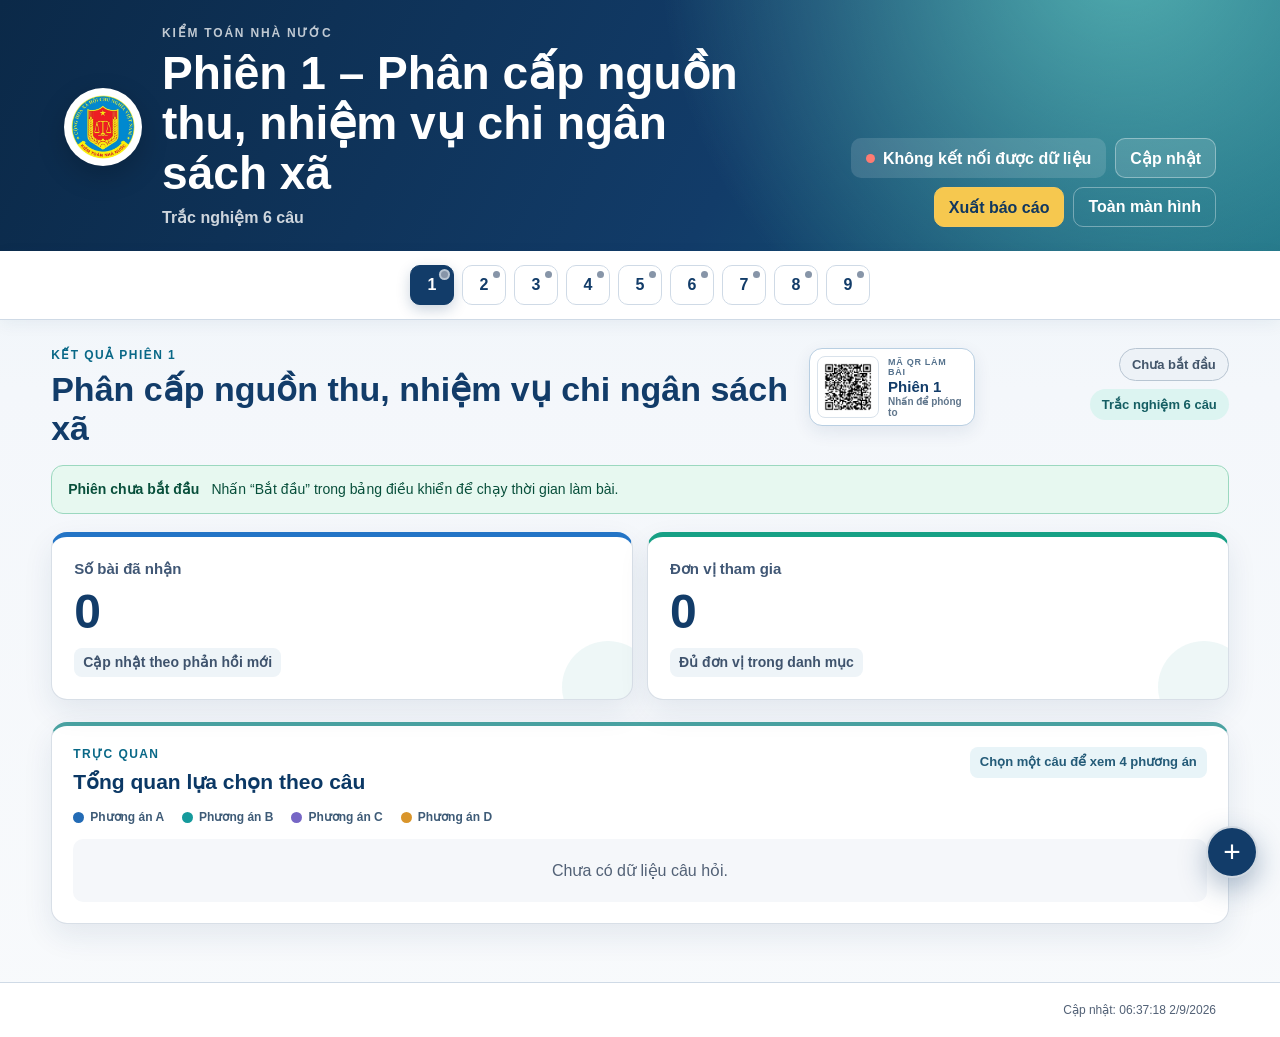
==== commit 20a39475: "Show persistent dashboard countdown" ====
--- a/index.html
+++ b/index.html
@@ -5,7 +5,7 @@
   <meta name="viewport" content="width=device-width, initial-scale=1.0">
   <meta name="theme-color" content="#123c69">
   <title>Dashboard kết quả 09 phiên tập huấn</title>
-  <link rel="stylesheet" href="styles.css?v=20260903-5">
+  <link rel="stylesheet" href="styles.css?v=20260903-8">
 </head>
 <body>
   <header class="hero">
@@ -27,6 +27,7 @@
   </header>
 
   <nav id="session-nav" class="session-nav" aria-label="Chọn phiên"></nav>
+  <div id="global-timer-banner" class="global-timer-banner" hidden></div>
 
   <main id="dashboard" class="dashboard" aria-live="polite">
     <section class="loading-panel">
@@ -56,11 +57,10 @@
   </aside>
 
   <footer>
-    <span>Dữ liệu tổng hợp ẩn danh từ các tab Phiên 1–9</span>
     <span id="updated-at"></span>
   </footer>
 
   <script src="config.js"></script>
-  <script src="app.js?v=20260903-5"></script>
+  <script src="app.js?v=20260903-8"></script>
 </body>
 </html>
--- a/styles.css
+++ b/styles.css
@@ -113,6 +113,10 @@
   box-shadow: 0 4px 16px rgba(18,60,105,.06);
   backdrop-filter: blur(12px);
 }
+
+.global-timer-banner { position: sticky; top: 69px; z-index: 11; display: flex; align-items: center; justify-content: center; gap: 20px; padding: 13px 20px; color: #fff; background: linear-gradient(100deg,#8f4800,#d98200); box-shadow: 0 7px 18px rgba(82,43,0,.2); }
+.global-timer-banner strong { font-size: 17px; }
+.global-timer-banner span { min-width: 178px; padding: 7px 15px; border: 1px solid rgba(255,255,255,.55); border-radius: 999px; text-align: center; background: rgba(255,255,255,.16); font-size: 23px; font-weight: 900; font-variant-numeric: tabular-nums; }
 
 .session-tab {
   width: 44px;
@@ -371,6 +375,29 @@
 .reference-list li { padding: 0 4px; color: #26384f; font-size: 15px; font-weight: 550; line-height: 1.65; }
 .reference-list li::marker { color: var(--gold); font-weight: 900; }
 
+.leaderboard { margin-bottom: 18px; border-top: 5px solid var(--gold); background: linear-gradient(145deg,#fffdf5,#fff); }
+.leaderboard-heading { display: flex; align-items: center; justify-content: space-between; gap: 18px; margin-bottom: 16px; }
+.leaderboard-heading h3 { margin: 3px 0 0; color: var(--navy); font-size: 24px; }
+.leaderboard-heading > span { padding: 7px 10px; border-radius: 8px; color: #6d4b00; background: #fff2c8; font-size: 13px; font-weight: 800; }
+.leaderboard-list { display: grid; grid-template-columns: repeat(2,minmax(0,1fr)); gap: 10px; margin: 0; padding: 0; list-style: none; }
+.leaderboard-item { display: grid; grid-template-columns: 42px minmax(0,1fr) auto; align-items: center; gap: 10px 13px; padding: 13px 15px; border: 1px solid #d7e0e8; border-radius: 12px; background: #fff; }
+.leaderboard-rank { display: grid; grid-row: 1 / 3; place-items: center; width: 40px; height: 40px; border-radius: 50%; color: #fff; background: var(--navy); font-size: 18px; font-weight: 900; }
+.leaderboard-item.rank-1 .leaderboard-rank { color: #594000; background: #ffd34f; }
+.leaderboard-item.rank-2 .leaderboard-rank { color: #344758; background: #d9e1e8; }
+.leaderboard-item.rank-3 .leaderboard-rank { background: #b66f3d; }
+.leaderboard-item div { display: grid; gap: 3px; }
+.leaderboard-item div strong { color: #123c69; font-size: 16px; }
+.leaderboard-item div small { color: #52677b; font-size: 13px; font-weight: 650; }
+.leaderboard-item > b { color: #08704a; font-size: 13px; white-space: nowrap; }
+.leaderboard-item time { grid-column: 2 / 4; color: #7b5a0a; font-size: 12px; font-weight: 800; }
+
+.correct-step-list { display: grid; grid-template-columns: repeat(2,minmax(0,1fr)); gap: 12px; margin: 0; padding: 0; list-style: none; }
+.correct-step-list li { display: grid; grid-template-columns: 54px minmax(0,1fr); align-items: stretch; overflow: hidden; border: 1px solid #c6d8e6; border-radius: 12px; background: #fff; }
+.correct-step-list li > span { display: grid; place-items: center; color: #fff; background: linear-gradient(145deg,#1768ad,#289aa0); font-size: 20px; font-weight: 900; }
+.correct-step-list li > div { display: grid; gap: 5px; padding: 13px 15px; }
+.correct-step-list small { color: #147782; font-size: 12px; font-weight: 900; text-transform: uppercase; }
+.correct-step-list strong { color: #17344f; font-size: 15px; line-height: 1.55; }
+
 .sequence-flow {
   display: grid;
   grid-template-columns: repeat(13,minmax(92px,1fr));
@@ -464,27 +491,27 @@
 .sr-only { position: absolute; width: 1px; height: 1px; padding: 0; margin: -1px; overflow: hidden; clip: rect(0,0,0,0); white-space: nowrap; border: 0; }
 @keyframes spin { to { transform: rotate(360deg); } }
 
-footer { display: flex; justify-content: space-between; gap: 16px; padding: 20px clamp(20px,5vw,72px); border-top: 1px solid var(--line); color: var(--muted); background: #fff; font-size: 12px; }
-
-.qr-dialog { width: min(560px, calc(100% - 28px)); padding: 26px 28px 24px; border: 0; border-radius: 22px; color: var(--navy); background: #fff; box-shadow: 0 28px 80px rgba(7,31,55,.34); text-align: center; }
+footer { display: flex; justify-content: flex-end; gap: 16px; padding: 20px clamp(20px,5vw,72px); border-top: 1px solid var(--line); color: var(--muted); background: #fff; font-size: 12px; }
+
+.qr-dialog { width: min(620px, calc(100% - 24px)); padding: 29px 31px 27px; border: 0; border-radius: 22px; color: var(--navy); background: #fff; box-shadow: 0 28px 80px rgba(7,31,55,.34); text-align: center; }
 .qr-dialog::backdrop { background: rgba(8,27,47,.72); backdrop-filter: blur(5px); }
 .qr-dialog .dialog-close { position: absolute; top: 12px; right: 14px; width: 38px; height: 38px; border: 0; border-radius: 50%; color: #173b60; background: #edf3f8; font-size: 27px; line-height: 1; cursor: pointer; }
 .qr-dialog > p:first-of-type { margin: 0 44px 6px; color: #09718b; font-size: 12px; font-weight: 900; letter-spacing: .13em; }
 .qr-dialog h2 { margin: 0 auto 18px; font-size: clamp(20px,4vw,29px); line-height: 1.25; }
-.qr-dialog img { display: block; width: min(380px, 82vw); height: min(380px, 82vw); margin: 0 auto; padding: 12px; border: 2px solid #d2dfeb; border-radius: 17px; background: #fff; image-rendering: crisp-edges; }
+.qr-dialog img { display: block; width: min(430px, 84vw); height: min(430px, 84vw); margin: 0 auto; padding: 12px; border: 2px solid #d2dfeb; border-radius: 17px; background: #fff; image-rendering: crisp-edges; }
 .qr-dialog .qr-dialog-note { margin: 15px 0 0; color: #4f657a; font-weight: 750; }
 
 .session-control { position: fixed; right: 22px; bottom: 22px; z-index: 40; }
 .control-fab { position: relative; z-index: 2; display: grid; place-items: center; width: 52px; height: 52px; margin-left: auto; border: 2px solid rgba(255,255,255,.8); border-radius: 50%; color: #fff; background: #123c69; box-shadow: 0 10px 28px rgba(18,60,105,.34); font-size: 30px; line-height: 1; cursor: pointer; transition: transform .2s ease, background .2s ease; }
 .control-fab:hover { background: #1f6f8b; transform: scale(1.06); }
 .control-fab[aria-expanded="true"] { background: #c84f3c; transform: rotate(90deg); }
-.control-panel { position: absolute; right: 0; bottom: 64px; width: min(390px, calc(100vw - 28px)); overflow: hidden; border: 1px solid #b8cadb; border-radius: 17px; background: #fff; box-shadow: 0 22px 60px rgba(12,37,62,.26); }
+.control-panel { position: absolute; right: 0; bottom: 64px; width: min(430px, calc(100vw - 24px)); overflow: hidden; border: 1px solid #b8cadb; border-radius: 17px; background: #fff; box-shadow: 0 22px 60px rgba(12,37,62,.26); }
 .control-panel-head { display: flex; align-items: center; justify-content: space-between; gap: 12px; padding: 14px 15px; color: #fff; background: linear-gradient(120deg,#0d3156,#1d7186); }
 .control-panel-head div { display: grid; gap: 2px; }
 .control-panel-head span { font-size: 9px; font-weight: 900; letter-spacing: .12em; opacity: .78; }
 .control-panel-head strong { font-size: 18px; }
 .control-panel-head button { width: 32px; height: 32px; border: 1px solid rgba(255,255,255,.45); border-radius: 50%; color: #fff; background: rgba(255,255,255,.12); font-size: 22px; cursor: pointer; }
-.control-panel iframe { display: block; width: 100%; height: 215px; border: 0; background: #f3f6f9; }
+.control-panel iframe { display: block; width: 100%; height: 250px; border: 0; background: #f3f6f9; }
 .demo-control { padding: 13px; background: #f3f6f9; }
 .demo-control-card { display: grid; gap: 10px; padding: 14px; border: 1px solid #c7d5e2; border-radius: 13px; background: #fff; }
 .demo-control-status { display: grid; gap: 5px; }
@@ -523,10 +550,15 @@
   .sample-card { grid-template-columns: 1fr; gap: 10px; }
   .sample-card-heading { display: flex; justify-content: space-between; padding: 0 0 8px; border-right: 0; border-bottom: 1px solid #d5d0ee; }
   .explanation-groups { grid-template-columns: 1fr; }
+  .leaderboard-list, .correct-step-list { grid-template-columns: 1fr; }
+  .leaderboard-heading { align-items: flex-start; flex-direction: column; }
   .section-tools { width: 100%; justify-content: space-between; }
 }
 
 @media (max-width: 560px) {
+  .global-timer-banner { justify-content: space-between; gap: 10px; padding: 10px 14px; }
+  .global-timer-banner strong { font-size: 13px; }
+  .global-timer-banner span { min-width: 140px; padding: 6px 10px; font-size: 19px; }
   .hero-brand { align-items: flex-start; gap: 13px; }
   .brand-logo { width: 62px; height: 62px; flex-basis: 62px; }
   .metrics-4 { grid-template-columns: 1fr; }
@@ -550,11 +582,11 @@
   .answer-measure strong { text-align: left; }
   .stacked-row { grid-template-columns: 64px minmax(140px,1fr); }
   .stacked-row > strong { grid-column: 2; }
-  footer { flex-direction: column; }
+  footer { justify-content: flex-end; }
 }
 
 @media print {
-  .hero-actions, .session-nav, .search-box, .session-control, .session-qr { display: none; }
+  .hero-actions, .session-nav, .global-timer-banner, .search-box, .session-control, .session-qr { display: none; }
   body { background: #fff; }
   .hero { min-height: auto; padding: 20px 24px; }
   .dashboard { padding: 20px 0; }
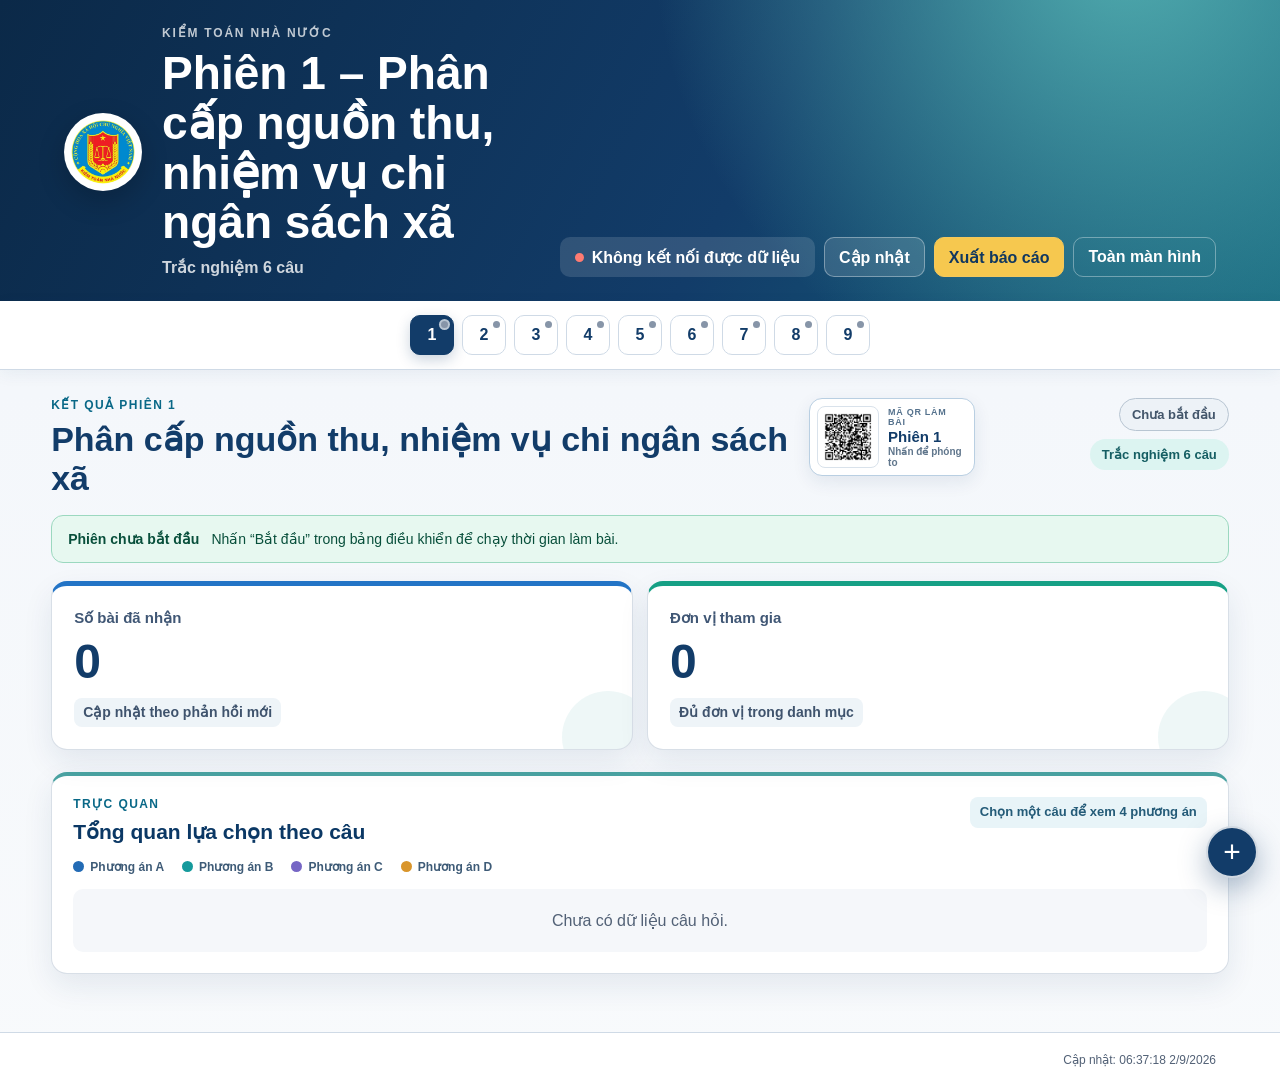
==== commit 63c8da4e: "Normalize session sheets and fix Gemini language" ====
--- a/index.html
+++ b/index.html
@@ -5,7 +5,7 @@
   <meta name="viewport" content="width=device-width, initial-scale=1.0">
   <meta name="theme-color" content="#123c69">
   <title>Dashboard kết quả 09 phiên tập huấn</title>
-  <link rel="stylesheet" href="styles.css?v=20260903-8">
+  <link rel="stylesheet" href="styles.css?v=20260904-1">
 </head>
 <body>
   <header class="hero">
@@ -44,6 +44,11 @@
     <p class="qr-dialog-note">Quét mã để mở biểu mẫu của phiên này</p>
   </dialog>
 
+  <dialog id="top-participant-dialog" class="top-participant-dialog" aria-labelledby="participant-dialog-title">
+    <button id="participant-dialog-close" class="dialog-close" type="button" aria-label="Đóng chi tiết">×</button>
+    <div id="participant-dialog-content"></div>
+  </dialog>
+
   <aside id="session-control" class="session-control" hidden>
     <button id="control-fab" class="control-fab" type="button" aria-expanded="false" aria-controls="control-panel" aria-label="Mở điều khiển phiên">+</button>
     <section id="control-panel" class="control-panel" hidden>
@@ -61,6 +66,6 @@
   </footer>
 
   <script src="config.js"></script>
-  <script src="app.js?v=20260903-8"></script>
+  <script src="app.js?v=20260904-1"></script>
 </body>
 </html>
--- a/styles.css
+++ b/styles.css
@@ -74,7 +74,8 @@
 }
 
 .subtitle { margin: 10px 0 0; color: rgba(255,255,255,.8); font-weight: 700; }
-.hero-actions { display: flex; align-items: center; justify-content: flex-end; flex-wrap: wrap; gap: 9px; }
+.hero-actions { display: flex; align-items: center; justify-content: flex-end; flex-wrap: nowrap; gap: 9px; }
+.hero-actions > * { flex: 0 0 auto; white-space: nowrap; }
 
 .button, .status {
   min-height: 40px;
@@ -159,6 +160,7 @@
 .phase-timed { color: #6d3c00; background: #fff4d8; border: 1px solid #e7b65b; }
 .phase-not_started { color: #43566b; background: #edf2f7; border: 1px solid #b8c5d2; }
 .phase-closed { color: #fff; background: var(--navy); border: 1px solid var(--navy); }
+.phase-processing { color: #6d3c00; background: #fff0c2; border: 1px solid #d99a22; }
 
 .closed-view-switch { display: flex; align-items: center; justify-content: space-between; gap: 18px; margin: -2px 0 15px; padding: 14px 16px; border: 1px solid #bfd0e0; border-radius: 13px; background: #fff; box-shadow: 0 5px 16px rgba(18,60,105,.07); }
 .view-switch-copy { display: grid; gap: 3px; color: var(--navy); }
@@ -176,6 +178,7 @@
 .closed-notice { color: #173452; border: 1px solid #b7cade; background: #edf4fa; }
 .preview-notice { color: #563909; border: 1px solid #e5be73; background: #fff6df; }
 .timer-notice { justify-content: space-between; color: #6d3c00; border: 1px solid #e7b65b; background: #fff4d8; }
+.processing-notice { color: #654000; border: 1px solid #e1ad45; background: #fff4d8; }
 .public-countdown { color: #8d3d00; font-size: 22px; font-weight: 950; font-variant-numeric: tabular-nums; }
 
 .metrics { display: grid; gap: 14px; margin-bottom: 22px; }
@@ -440,6 +443,13 @@
 .missing-units summary { padding: 12px 14px; color: #0a4b82; font-weight: 850; cursor: pointer; }
 .missing-units ol { max-height: 250px; margin: 0; padding: 4px 18px 14px 42px; overflow-y: auto; color: #263d55; columns: 2; column-gap: 28px; }
 .missing-units li { margin: 7px 0; break-inside: avoid; }
+.missing-units-panel { padding: 20px 22px; }
+.missing-units-expanded { width: 100%; margin-top: 12px; }
+.missing-units-expanded summary { display: flex; align-items: center; justify-content: space-between; gap: 12px; }
+.missing-closed { display: none; }
+.missing-units-expanded:not([open]) .missing-open { display: none; }
+.missing-units-expanded:not([open]) .missing-closed { display: inline; }
+.missing-units-expanded ol { max-height: 340px; padding: 10px 22px 16px 42px; columns: 4; column-gap: 36px; }
 .all-units-badge { flex: 0 0 auto; padding: 9px 13px; border-radius: 999px; color: #07543d; background: #d8f4e7; font-weight: 900; }
 .unit-list {
   display: grid;
@@ -483,6 +493,11 @@
 .open-response-card { overflow: hidden; border: 1px solid #bcdadb; border-left: 5px solid #159a9c; border-radius: 12px; background: #fff; box-shadow: 0 6px 16px rgba(15,62,83,.06); }
 .open-response-card header { padding: 10px 15px; border-bottom: 1px solid #cfe7e7; color: #075f63; background: #e8f8f7; font-size: 13px; font-weight: 900; letter-spacing: .025em; }
 .open-response-card p { margin: 0; padding: 17px 18px 19px; color: #15334f; font-size: 17px; font-weight: 650; line-height: 1.7; white-space: pre-wrap; overflow-wrap: anywhere; }
+.responses-disclosure { overflow: hidden; border: 1px solid #c8dce3; border-radius: 11px; background: #f8fbfc; }
+.responses-disclosure summary { display: flex; align-items: center; justify-content: space-between; gap: 16px; padding: 13px 16px; color: #0a4b82; font-weight: 850; cursor: pointer; }
+.responses-disclosure summary small { color: #536d7d; font-size: 13px; font-weight: 700; }
+.responses-disclosure .open-response-list { padding: 0 14px 14px; }
+.responses-disclosure .open-response-card p { padding: 14px 16px 16px; font-size: 15px; line-height: 1.55; }
 
 .empty { padding: 42px 22px; border: 1px dashed #b9c7d6; border-radius: 14px; color: var(--muted); text-align: center; background: rgba(255,255,255,.62); }
 .inline-empty { grid-column: 1 / -1; padding: 22px 16px; border-radius: 10px; color: var(--muted); text-align: center; background: #f5f7fa; }
@@ -493,12 +508,12 @@
 
 footer { display: flex; justify-content: flex-end; gap: 16px; padding: 20px clamp(20px,5vw,72px); border-top: 1px solid var(--line); color: var(--muted); background: #fff; font-size: 12px; }
 
-.qr-dialog { width: min(620px, calc(100% - 24px)); padding: 29px 31px 27px; border: 0; border-radius: 22px; color: var(--navy); background: #fff; box-shadow: 0 28px 80px rgba(7,31,55,.34); text-align: center; }
+.qr-dialog { width: min(680px, calc(100% - 32px)); padding: 29px 31px 27px; border: 0; border-radius: 22px; color: var(--navy); background: #fff; box-shadow: 0 28px 80px rgba(7,31,55,.34); text-align: center; }
 .qr-dialog::backdrop { background: rgba(8,27,47,.72); backdrop-filter: blur(5px); }
 .qr-dialog .dialog-close { position: absolute; top: 12px; right: 14px; width: 38px; height: 38px; border: 0; border-radius: 50%; color: #173b60; background: #edf3f8; font-size: 27px; line-height: 1; cursor: pointer; }
 .qr-dialog > p:first-of-type { margin: 0 44px 6px; color: #09718b; font-size: 12px; font-weight: 900; letter-spacing: .13em; }
 .qr-dialog h2 { margin: 0 auto 18px; font-size: clamp(20px,4vw,29px); line-height: 1.25; }
-.qr-dialog img { display: block; width: min(430px, 84vw); height: min(430px, 84vw); margin: 0 auto; padding: 12px; border: 2px solid #d2dfeb; border-radius: 17px; background: #fff; image-rendering: crisp-edges; }
+.qr-dialog img { display: block; width: min(470px, 82vw); height: min(470px, 82vw); margin: 0 auto; padding: 12px; border: 2px solid #d2dfeb; border-radius: 17px; background: #fff; image-rendering: crisp-edges; }
 .qr-dialog .qr-dialog-note { margin: 15px 0 0; color: #4f657a; font-weight: 750; }
 
 .session-control { position: fixed; right: 22px; bottom: 22px; z-index: 40; }
@@ -528,7 +543,7 @@
 
 @media (max-width: 980px) {
   .hero { align-items: flex-start; flex-direction: column; }
-  .hero-actions { justify-content: flex-start; }
+  .hero-actions { justify-content: flex-start; flex-wrap: wrap; }
   .metrics-4 { grid-template-columns: repeat(2,minmax(0,1fr)); }
   .live-option-grid { grid-template-columns: repeat(2,minmax(0,1fr)); }
 }
@@ -592,3 +607,819 @@
   .dashboard { padding: 20px 0; }
   .metric, .panel, .response-card { box-shadow: none; break-inside: avoid; }
 }
+
+/* Closed View Switch Compact */
+.closed-view-switch {
+  display: flex;
+  align-items: center;
+  justify-content: space-between;
+  gap: 12px;
+  background: #f8fafc;
+  border: 1px solid #e2e8f0;
+  border-radius: 12px;
+  padding: 8px 14px;
+  margin-bottom: 14px;
+}
+.view-switch-copy span { font-size: 11px; font-weight: 800; color: #64748b; letter-spacing: 0.5px; }
+.view-switch-copy strong { display: block; font-size: 13.5px; color: #0f172a; font-weight: 700; }
+.view-switch-buttons button {
+  padding: 6px 12px;
+  font-size: 12.5px;
+  font-weight: 600;
+  border-radius: 8px;
+  border: 1px solid #cbd5e1;
+  background: #fff;
+  color: #475569;
+  cursor: pointer;
+  transition: all 0.15s ease;
+}
+.view-switch-buttons button.active {
+  background: #1e3a8a;
+  color: #fff;
+  border-color: #1e3a8a;
+}
+
+/* Vinh danh học viên & popup chi tiết - Nền vàng hồng ấm áp sang trọng */
+.top-participants-panel {
+  background: linear-gradient(145deg, #fffdf2 0%, #fff7ed 100%);
+  color: #0f172a;
+  border-radius: 16px;
+  padding: 20px;
+  margin-bottom: 24px;
+  border: 1px solid #fed7aa;
+  border-top: 5px solid #f59e0b;
+  box-shadow: 0 8px 24px rgba(245, 158, 11, 0.12);
+}
+.top-participants-panel .panel-kicker {
+  color: #d97706;
+  font-weight: 800;
+  letter-spacing: 0.8px;
+  font-size: 12px;
+}
+.top-participants-panel h3 {
+  color: #0f172a;
+  font-size: 22px;
+  margin: 4px 0 2px;
+  font-weight: 800;
+}
+.leaderboard-ai-note {
+  max-width: 440px;
+  padding: 8px 14px;
+  border-radius: 10px;
+  background: #fff3dc;
+  color: #92400e !important;
+  font-size: 13px !important;
+  font-weight: 700;
+  line-height: 1.4;
+  border: 1px solid #fde68a;
+}
+.top-podium {
+  display: grid;
+  grid-template-columns: repeat(3, minmax(0, 1fr));
+  gap: 16px;
+  margin: 18px 0 14px;
+}
+.top-participant-card {
+  display: flex;
+  flex-direction: column;
+  justify-content: space-between;
+  gap: 10px;
+  width: 100%;
+  background: #ffffff;
+  border: 1px solid #fed7aa;
+  border-radius: 14px;
+  padding: 14px 16px;
+  color: #0f172a;
+  cursor: pointer;
+  transition: transform 0.2s ease, background 0.2s ease, box-shadow 0.2s ease;
+  text-align: left;
+}
+.top-participant-card:hover {
+  background: #fffbeb;
+  border-color: #fde68a;
+  transform: translateY(-2px);
+  box-shadow: 0 6px 18px rgba(245, 158, 11, 0.15);
+}
+
+/* Nổi bật Top 1, Top 2, Top 3 */
+.podium-card.rank-1 {
+  order: 2;
+  border: 2px solid #f59e0b;
+  background: linear-gradient(135deg, #fef3c7 0%, #fde68a 100%);
+  min-height: 124px;
+  box-shadow: 0 8px 22px rgba(245, 158, 11, 0.25);
+}
+.podium-card.rank-2 {
+  order: 1;
+  border: 2px solid #cbd5e1;
+  background: linear-gradient(135deg, #f8fafc 0%, #e2e8f0 100%);
+  min-height: 118px;
+  box-shadow: 0 4px 14px rgba(148, 163, 184, 0.18);
+}
+.podium-card.rank-3 {
+  order: 3;
+  border: 2px solid #fb923c;
+  background: linear-gradient(135deg, #ffedd5 0%, #fed7aa 100%);
+  min-height: 118px;
+  box-shadow: 0 4px 14px rgba(249, 115, 22, 0.18);
+}
+
+.rank-badge {
+  display: inline-flex;
+  align-items: center;
+  justify-content: center;
+  width: 36px;
+  height: 36px;
+  border-radius: 50%;
+  font-weight: 900;
+  font-size: 14px;
+  background: #f1f5f9;
+  color: #0f172a;
+  flex-shrink: 0;
+}
+.top-participant-card.rank-1 .rank-badge { background: linear-gradient(135deg, #fbbf24, #f59e0b); color: #0f172a; font-size: 16px; }
+.top-participant-card.rank-2 .rank-badge { background: linear-gradient(135deg, #cbd5e1, #94a3b8); color: #ffffff; font-size: 15px; }
+.top-participant-card.rank-3 .rank-badge { background: linear-gradient(135deg, #fb923c, #ea580c); color: #ffffff; font-size: 15px; }
+
+.participant-info {
+  display: flex;
+  flex-direction: column;
+  gap: 3px;
+  width: 100%;
+}
+.participant-name {
+  display: block;
+  font-size: 16px;
+  color: #0f172a;
+  line-height: 1.25;
+  font-weight: 800;
+  white-space: normal;
+  word-break: keep-all;
+}
+.participant-meta-line {
+  display: flex;
+  flex-wrap: wrap;
+  align-items: center;
+  gap: 4px 8px;
+}
+.participant-unit {
+  font-size: 13.5px !important;
+  color: #334155 !important;
+  font-weight: 700;
+}
+.participant-position {
+  font-size: 12px !important;
+  color: #92400e !important;
+  background: #fef3c7;
+  border: 1px solid #fde68a;
+  padding: 1px 7px;
+  border-radius: 6px;
+  font-weight: 700;
+}
+.participant-card-footer {
+  display: flex;
+  align-items: center;
+  justify-content: space-between;
+  gap: 8px;
+  width: 100%;
+  margin-top: 4px;
+  padding-top: 8px;
+  border-top: 1px dashed rgba(245, 158, 11, 0.3);
+}
+.participant-submitted {
+  font-size: 12px;
+  color: #475569 !important;
+  font-variant-numeric: tabular-nums;
+}
+.participant-submitted b {
+  color: #1e293b;
+  font-weight: 800;
+}
+.participant-score {
+  text-align: right;
+  flex-shrink: 0;
+}
+.score-pill {
+  display: inline-block;
+  background: #10b981;
+  color: #fff;
+  padding: 4px 10px;
+  border-radius: 12px;
+  font-weight: 800;
+  font-size: 13px;
+}
+.sub-score {
+  display: block;
+  font-size: 11px;
+  color: #64748b;
+  margin-top: 3px;
+}
+.view-detail-hint {
+  font-size: 12.5px;
+  color: #d97706;
+  font-weight: 700;
+  white-space: nowrap;
+}
+.view-detail-hint b { font-size: 16px; }
+.top-participants-list {
+  list-style: none;
+  padding: 0;
+  margin: 0;
+  display: grid;
+  gap: 10px;
+}
+.ai-review-pending { border-color: #f4bf48; background: #fffaf0; }
+.ai-review-pending h3 { margin: 4px 0 8px; color: #8a4d00; }
+.ai-review-pending p:last-child { margin: 0; color: #5d4a27; line-height: 1.55; }
+.ranking-card {
+  min-height: 76px;
+  display: grid;
+  grid-template-columns: 42px minmax(185px, 1.15fr) minmax(160px, 1fr) minmax(130px, .82fr) auto;
+  align-items: center;
+  gap: 12px;
+  padding: 12px 16px;
+}
+.ranking-identity { display: grid; gap: 4px; min-width: 0; }
+.ranking-unit { color: #334155; font-size: 13.5px; line-height: 1.35; }
+.ranking-card .participant-position { justify-self: start; }
+.ranking-card .participant-submitted { white-space: nowrap; }
+.ranking-actions { display: flex; align-items: center; justify-content: flex-end; gap: 14px; }
+
+.prompt-card-compact summary { padding: 13px 16px; }
+.prompt-card-compact .prompt-body { padding: 0 16px 15px; font-size: 14px; line-height: 1.5; }
+
+/* Prompt items - Full width single row per item (mỗi bước 1 hàng dài) */
+.prompt-items-list {
+  display: flex;
+  flex-direction: column;
+  gap: 10px;
+  margin-top: 12px;
+}
+.prompt-item-row {
+  display: flex;
+  align-items: flex-start;
+  gap: 12px;
+  background: #ffffff;
+  border: 1px solid #cbd5e1;
+  border-radius: 10px;
+  padding: 12px 16px;
+  box-shadow: 0 1px 3px rgba(0, 0, 0, 0.03);
+  transition: border-color 0.2s ease, background 0.2s ease;
+}
+.prompt-item-row:hover {
+  background: #f0f9ff;
+  border-color: #bae6fd;
+}
+.prompt-item-badge {
+  display: inline-flex;
+  align-items: center;
+  justify-content: center;
+  width: 28px;
+  height: 28px;
+  border-radius: 50%;
+  background: linear-gradient(135deg, #0284c7, #0369a1);
+  color: #ffffff;
+  font-size: 13px;
+  font-weight: 800;
+  flex-shrink: 0;
+  margin-top: 1px;
+}
+.prompt-item-text {
+  font-size: 14.5px;
+  line-height: 1.5;
+  color: #0f172a;
+  font-weight: 600;
+  flex: 1;
+}
+
+/* Ordering Reference Panel - Single row per step (mỗi bước 1 hàng dài) */
+.ordering-reference-panel { padding-bottom: 18px; }
+.ordering-ref-list {
+  display: flex;
+  flex-direction: column;
+  gap: 10px;
+  margin-top: 12px;
+}
+.ordering-ref-row {
+  display: flex;
+  align-items: center;
+  gap: 12px;
+  background: linear-gradient(135deg, #f0fdf4 0%, #ecfdf5 100%);
+  border: 1px solid #a7f3d0;
+  border-radius: 10px;
+  padding: 12px 16px;
+  box-shadow: 0 1px 3px rgba(16, 185, 129, 0.06);
+  transition: transform 0.15s ease, box-shadow 0.15s ease;
+}
+.ordering-ref-row:hover {
+  transform: translateX(4px);
+  box-shadow: 0 4px 12px rgba(16, 185, 129, 0.12);
+}
+.ordering-ref-pos {
+  display: inline-flex;
+  align-items: center;
+  justify-content: center;
+  padding: 4px 10px;
+  border-radius: 6px;
+  background: linear-gradient(135deg, #0f766e, #0d9488);
+  color: #ffffff;
+  font-size: 12.5px;
+  font-weight: 800;
+  flex-shrink: 0;
+  text-transform: uppercase;
+  letter-spacing: 0.3px;
+}
+.ordering-ref-step {
+  display: inline-flex;
+  align-items: center;
+  justify-content: center;
+  padding: 3px 8px;
+  border-radius: 6px;
+  background: #d1fae5;
+  color: #047857;
+  font-size: 12px;
+  font-weight: 800;
+  flex-shrink: 0;
+  text-transform: uppercase;
+}
+.ordering-ref-text {
+  font-size: 14px;
+  line-height: 1.45;
+  color: #064e3b;
+  font-weight: 700;
+  flex: 1;
+}
+
+/* Live Monitoring Panel Styles for Open Sessions */
+.live-monitoring-panel {
+  border: 2px solid #3b82f6 !important;
+  background: linear-gradient(180deg, #eff6ff 0%, #ffffff 100%) !important;
+  box-shadow: 0 8px 24px rgba(59, 130, 246, 0.15) !important;
+}
+.live-indicator-badge {
+  display: inline-flex;
+  align-items: center;
+  gap: 6px;
+  padding: 5px 12px;
+  border-radius: 20px;
+  background: #dbeafe;
+  color: #1d4ed8;
+  font-size: 13px;
+  font-weight: 700;
+  animation: pulseGlow 2s infinite ease-in-out;
+}
+@keyframes pulseGlow {
+  0%, 100% { box-shadow: 0 0 0 0 rgba(59, 130, 246, 0.4); }
+  50% { box-shadow: 0 0 0 8px rgba(59, 130, 246, 0); }
+}
+
+.ordering-modal-list {
+  display: flex;
+  flex-direction: column;
+  gap: 12px;
+}
+.ordering-modal-card {
+  background: #ffffff;
+  border: 1px solid #e2e8f0;
+  border-radius: 12px;
+  padding: 14px 16px;
+  box-shadow: 0 1px 3px rgba(0, 0, 0, 0.04);
+}
+.ordering-modal-card.correct {
+  border-color: #bbf7d0;
+  border-left: 5px solid #16a34a;
+  background: #f0fdf4;
+}
+.ordering-modal-card.incorrect {
+  border-color: #fed7aa;
+  border-left: 5px solid #d97706;
+  background: #fffbeb;
+}
+.ordering-card-header {
+  display: flex;
+  align-items: center;
+  justify-content: space-between;
+  gap: 12px;
+  margin-bottom: 8px;
+}
+.ordering-pos-badge {
+  display: inline-block;
+  font-size: 12.5px;
+  font-weight: 800;
+  color: #0369a1;
+  background: #e0f2fe;
+  padding: 3px 10px;
+  border-radius: 6px;
+  text-transform: uppercase;
+}
+.ordering-card-body {
+  display: flex;
+  flex-direction: column;
+  gap: 6px;
+  padding-top: 6px;
+  border-top: 1px dashed rgba(0, 0, 0, 0.08);
+}
+.step-line {
+  font-size: 13.5px;
+  line-height: 1.45;
+  padding: 6px 10px;
+  border-radius: 8px;
+  display: flex;
+  flex-wrap: wrap;
+  gap: 4px 8px;
+  align-items: baseline;
+}
+.step-line.user-step {
+  background: #ffffff;
+  border: 1px solid #cbd5e1;
+  color: #0f172a;
+}
+.step-line.correct-step {
+  background: #fff7ed;
+  border: 1px solid #ffedd5;
+  color: #9a3412;
+}
+.step-tag {
+  font-size: 12px;
+  font-weight: 700;
+  color: #64748b;
+  flex-shrink: 0;
+}
+.step-line.correct-step .step-tag {
+  color: #c2410c;
+}
+
+/* Modal Popup Styles - Compact & High Contrast */
+.top-participant-dialog {
+  width: min(680px, calc(100% - 24px));
+  max-width: 680px;
+  max-height: 82vh;
+  overflow-y: auto;
+  border: 1px solid #cbd5e1;
+  border-radius: 16px;
+  box-shadow: 0 20px 50px rgba(0, 0, 0, 0.4);
+  padding: 20px 24px;
+  background: #ffffff;
+  color: #0f172a;
+}
+.top-participant-dialog::backdrop {
+  background: rgba(15, 23, 42, 0.7);
+  backdrop-filter: blur(4px);
+}
+.participant-modal-head {
+  display: flex;
+  align-items: center;
+  gap: 16px;
+  border-bottom: 2px solid #e2e8f0;
+  padding-bottom: 14px;
+  margin-bottom: 18px;
+}
+.modal-rank-badge {
+  display: inline-flex;
+  align-items: center;
+  justify-content: center;
+  width: 44px;
+  height: 44px;
+  border-radius: 50%;
+  font-size: 18px;
+  font-weight: 900;
+  background: #0f172a;
+  color: #fff;
+  flex-shrink: 0;
+}
+.modal-rank-badge.rank-1 { background: linear-gradient(135deg, #fbbf24, #f59e0b); color: #0f172a; }
+.modal-rank-badge.rank-2 { background: linear-gradient(135deg, #f1f5f9, #cbd5e1); color: #0f172a; }
+.modal-rank-badge.rank-3 { background: linear-gradient(135deg, #fdba74, #f97316); color: #0f172a; }
+
+.participant-modal-head h2 {
+  font-size: 22px;
+  margin: 0;
+  color: #0f172a;
+  font-weight: 800;
+}
+.modal-unit {
+  margin: 2px 0 0;
+  color: #334155;
+  font-size: 14px;
+  font-weight: 600;
+}
+.modal-submitted {
+  margin: 3px 0 0;
+  color: #64748b;
+  font-size: 13px;
+  font-weight: 600;
+}
+.modal-scores {
+  margin-left: auto;
+  text-align: right;
+}
+.modal-score-pill {
+  display: inline-block;
+  background: #10b981;
+  color: #fff;
+  padding: 6px 14px;
+  border-radius: 20px;
+  font-size: 14.5px;
+  font-weight: 800;
+}
+.modal-sub-score {
+  display: block;
+  font-size: 12px;
+  color: #64748b;
+  margin-top: 4px;
+}
+.modal-feedback-box {
+  background: #eff6ff;
+  border-left: 4px solid #2563eb;
+  padding: 12px 16px;
+  border-radius: 8px;
+  margin-bottom: 18px;
+  font-size: 15px;
+  line-height: 1.55;
+  color: #1e3a8a;
+}
+.modal-feedback-box strong {
+  color: #1e40af;
+  display: block;
+  margin-bottom: 4px;
+  font-size: 16px;
+  font-weight: 800;
+}
+.modal-section {
+  margin-bottom: 18px;
+}
+.modal-section h3 {
+  font-size: 16px;
+  color: #0f172a;
+  margin-bottom: 10px;
+  font-weight: 800;
+}
+.modal-essay-box {
+  background: #f8fafc;
+  border: 1px solid #cbd5e1;
+  border-radius: 10px;
+  padding: 14px 16px;
+  font-size: 15px;
+  line-height: 1.6;
+  color: #0f172a;
+  margin: 0;
+  white-space: pre-wrap;
+  font-weight: 500;
+}
+.modal-matched-list {
+  list-style: none;
+  padding: 0;
+  margin: 0;
+  display: flex;
+  flex-direction: column;
+  gap: 8px;
+}
+.modal-matched-list li {
+  display: flex;
+  align-items: center;
+  gap: 10px;
+  padding: 10px 14px;
+  border-radius: 8px;
+  font-size: 14.5px;
+  line-height: 1.45;
+  font-weight: 600;
+}
+.modal-matched-list li.matched { background: #dcfce7; color: #15803d; border: 1px solid #86efac; }
+.modal-matched-list li.unmatched { background: #fee2e2; color: #b91c1c; border: 1px solid #fca5a5; }
+.modal-matched-list li .icon { font-weight: 900; font-size: 16px; }
+.modal-reference-box {
+  background: #fffbeb;
+  border: 1px solid #fde68a;
+  padding: 12px 16px;
+  border-radius: 8px;
+  font-size: 14.5px;
+  line-height: 1.6;
+  color: #b45309;
+  font-weight: 600;
+}
+
+/* Quiz Modal Cards for Session 1 */
+.quiz-modal-list {
+  display: flex;
+  flex-direction: column;
+  gap: 12px;
+}
+.quiz-modal-card {
+  background: #ffffff;
+  border: 1px solid #e2e8f0;
+  border-radius: 12px;
+  padding: 14px 16px;
+  box-shadow: 0 1px 3px rgba(0, 0, 0, 0.04);
+}
+.quiz-modal-card.correct {
+  border-color: #bbf7d0;
+  border-left: 5px solid #16a34a;
+  background: #f0fdf4;
+}
+.quiz-modal-card.incorrect {
+  border-color: #fecdd3;
+  border-left: 5px solid #e11d48;
+  background: #fff5f5;
+}
+.quiz-card-header {
+  display: flex;
+  align-items: flex-start;
+  justify-content: space-between;
+  gap: 12px;
+  margin-bottom: 8px;
+}
+.quiz-qnum {
+  display: inline-block;
+  font-size: 12px;
+  font-weight: 800;
+  color: #0284c7;
+  background: #e0f2fe;
+  padding: 2px 8px;
+  border-radius: 6px;
+  flex-shrink: 0;
+  text-transform: uppercase;
+}
+.quiz-qtitle {
+  font-size: 15px;
+  line-height: 1.4;
+  color: #0f172a;
+  font-weight: 700;
+  flex: 1;
+}
+.quiz-card-body {
+  display: flex;
+  flex-direction: column;
+  gap: 6px;
+  padding-top: 6px;
+  border-top: 1px dashed rgba(0, 0, 0, 0.08);
+}
+.choice-line {
+  font-size: 13.5px;
+  line-height: 1.45;
+  padding: 6px 10px;
+  border-radius: 8px;
+  display: flex;
+  flex-wrap: wrap;
+  gap: 4px 8px;
+  align-items: baseline;
+}
+.choice-line.user-choice {
+  background: #ffffff;
+  border: 1px solid #cbd5e1;
+  color: #1e293b;
+}
+.choice-line.correct-choice {
+  background: #ecfdf5;
+  border: 1px solid #6ee7b7;
+  color: #065f46;
+}
+.choice-tag {
+  font-size: 12px;
+  font-weight: 700;
+  color: #64748b;
+  flex-shrink: 0;
+}
+.choice-line.correct-choice .choice-tag {
+  color: #047857;
+}
+
+.status-badge {
+  display: inline-flex;
+  align-items: center;
+  padding: 3px 10px;
+  border-radius: 12px;
+  font-size: 12.5px;
+  font-weight: 800;
+  white-space: nowrap;
+}
+.status-badge.status-matched {
+  background: #dcfce7;
+  color: #15803d;
+  border: 1px solid #86efac;
+}
+.status-badge.status-unmatched {
+  background: #ffe4e6;
+  color: #e11d48;
+  border: 1px solid #fecdd3;
+}
+
+/* Thống kê đơn vị chưa tham gia Grid */
+.missing-units-grid {
+  display: grid;
+  grid-template-columns: repeat(4, minmax(0, 1fr));
+  gap: 8px 16px;
+  list-style: none;
+  padding: 14px 18px;
+  margin: 10px 0 0;
+  background: #f8fafc;
+  border-radius: 12px;
+  border: 1px solid #e2e8f0;
+  font-family: system-ui, -apple-system, BlinkMacSystemFont, "Segoe UI", Roboto, sans-serif;
+}
+@media (max-width: 1024px) {
+  .missing-units-grid {
+    grid-template-columns: repeat(2, minmax(0, 1fr));
+  }
+}
+@media (max-width: 640px) {
+  .missing-units-grid {
+    grid-template-columns: 1fr;
+  }
+}
+.missing-units-grid li {
+  display: flex;
+  align-items: center;
+  gap: 6px;
+  font-size: 13.5px;
+  line-height: 1.5;
+  color: #0f172a;
+  font-weight: 600;
+  padding: 3px 6px;
+  border-radius: 6px;
+  transition: background 0.15s ease;
+  font-family: inherit;
+}
+.missing-units-grid li:hover {
+  background: #e2e8f0;
+}
+.missing-units-grid li .unit-num {
+  color: #0284c7;
+  font-weight: 800;
+  font-size: 13px;
+  min-width: 26px;
+  text-align: right;
+  flex-shrink: 0;
+  font-variant-numeric: tabular-nums;
+}
+.missing-units-grid li .unit-name-text {
+  color: #1e293b;
+  font-weight: 600;
+  white-space: nowrap;
+  overflow: hidden;
+  text-overflow: ellipsis;
+}
+
+/* Modal Table for Session 6 */
+.modal-table-wrap {
+  overflow-x: auto;
+  margin-top: 14px;
+}
+.modal-tf-table {
+  width: 100%;
+  border-collapse: collapse;
+  font-size: 13px;
+}
+.modal-tf-table th, .modal-tf-table td {
+  padding: 10px 12px;
+  border: 1px solid #dfe6e9;
+  vertical-align: top;
+}
+.modal-tf-table th {
+  background: #f1f2f6;
+  color: #2d3436;
+  font-weight: 700;
+  text-align: left;
+}
+.essay-snippet {
+  margin: 0;
+  font-size: 13px;
+  line-height: 1.4;
+  color: #2d3436;
+}
+.correct-text { color: #15803d; font-weight: 700; }
+.status-badge {
+  display: inline-block;
+  padding: 3px 8px;
+  border-radius: 10px;
+  font-size: 12px;
+  font-weight: 700;
+}
+.status-matched { background: #dcfce7; color: #15803d; }
+.status-unmatched { background: #fee2e2; color: #b91c1c; }
+
+@media (max-width: 860px) {
+  .top-podium { grid-template-columns: 1fr; }
+  .podium-card.rank-1, .podium-card.rank-2, .podium-card.rank-3 { order: initial; min-height: 0; }
+  .ranking-card { grid-template-columns: 42px minmax(0, 1fr) auto; }
+  .ranking-unit, .ranking-card .participant-submitted { grid-column: 2; }
+  .ranking-actions { grid-column: 3; grid-row: 1 / span 2; flex-direction: column; align-items: flex-end; gap: 6px; }
+}
+
+@media (max-width: 600px) {
+  .top-participants-panel { padding: 20px; }
+  .top-participants-panel .leaderboard-heading { align-items: flex-start; }
+  .leaderboard-ai-note { max-width: none; }
+  .top-participant-card { align-items: flex-start; flex-wrap: wrap; }
+  .participant-info { flex-basis: calc(100% - 58px); }
+  .participant-score { margin-left: 56px; }
+  .view-detail-hint { margin-left: auto; }
+  .ranking-card { grid-template-columns: 36px minmax(0, 1fr); gap: 8px; }
+  .ranking-card .rank-badge { width: 32px; height: 32px; }
+  .ranking-actions { grid-column: 2; grid-row: auto; flex-direction: row; justify-content: flex-start; align-items: center; }
+  .correct-step-list-compact { grid-template-columns: 1fr; }
+  .ordering-modal-list li { grid-template-columns: 30px minmax(0, 1fr); }
+  .ordering-modal-list .status-badge { grid-column: 2; justify-self: start; }
+  .top-participant-dialog { width: calc(100% - 24px); padding: 22px; }
+  .participant-modal-head { align-items: flex-start; flex-wrap: wrap; }
+  .modal-scores { margin-left: 60px; }
+}
